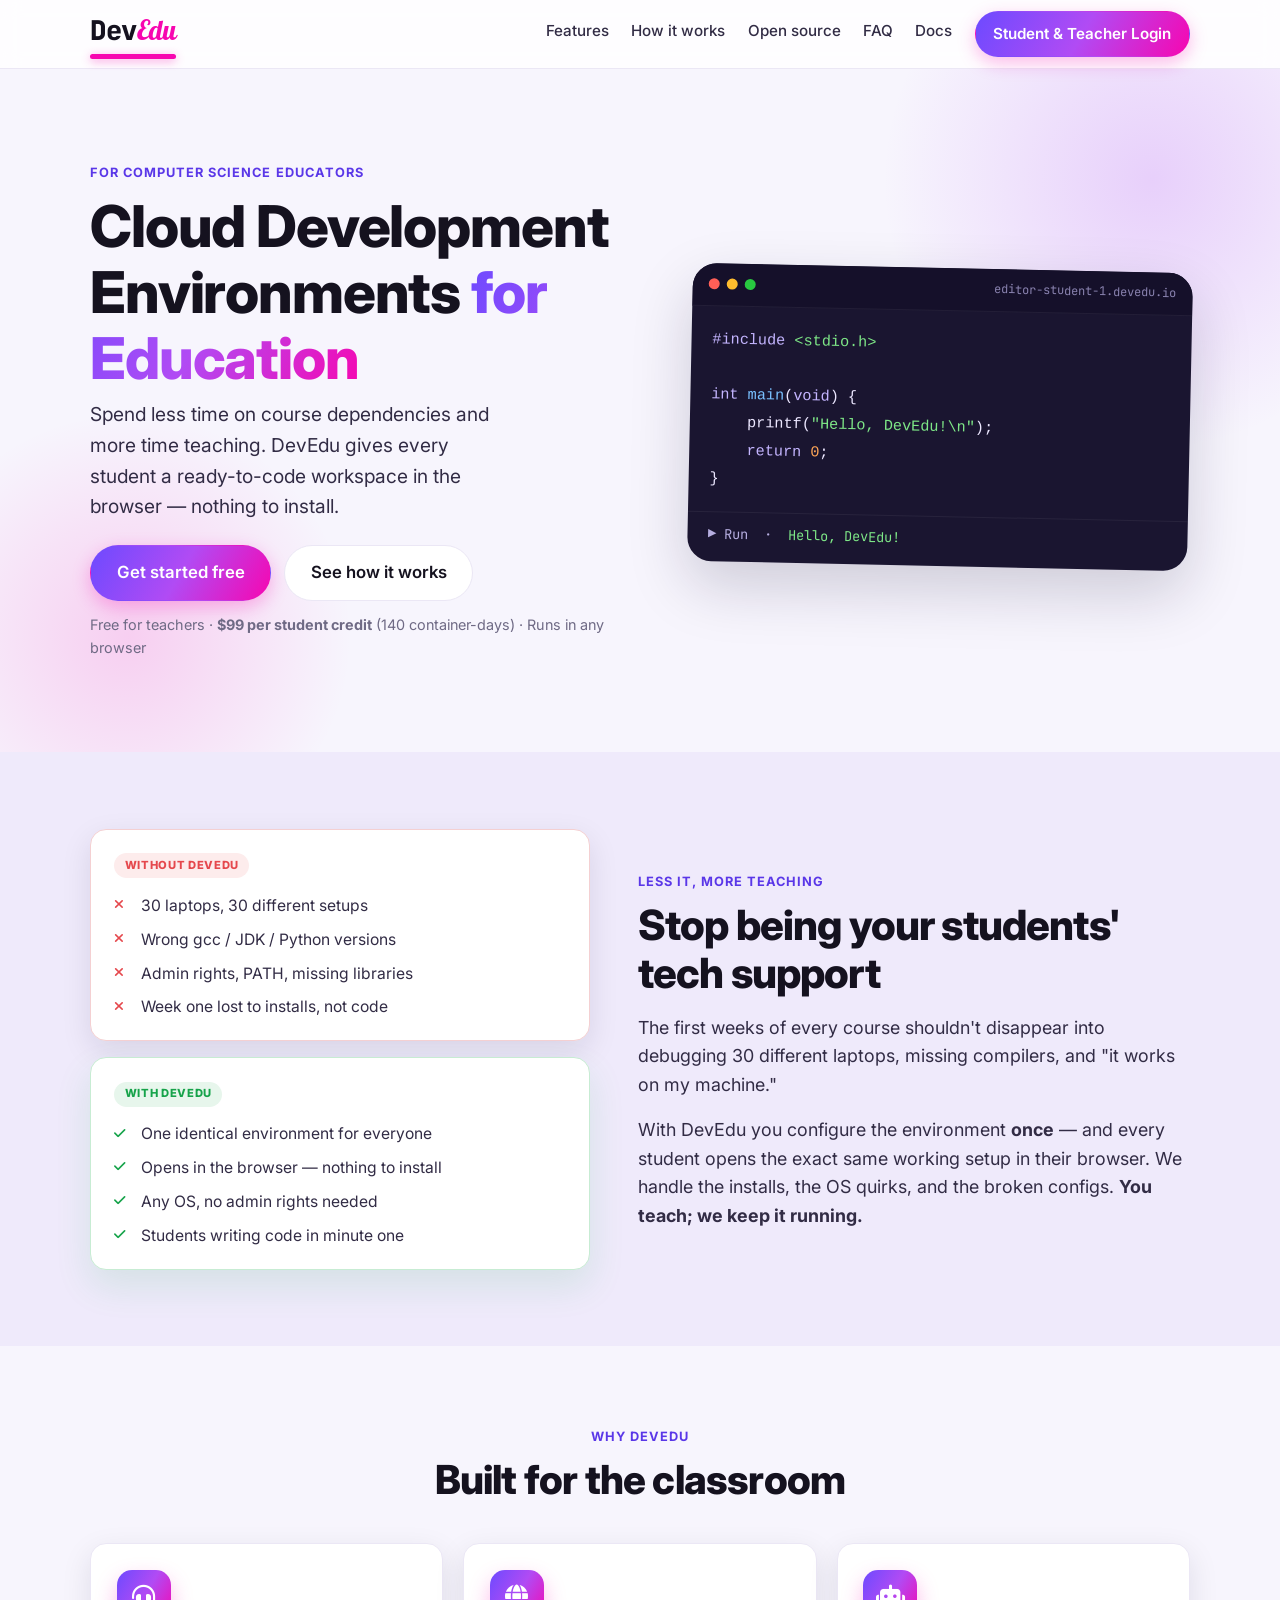
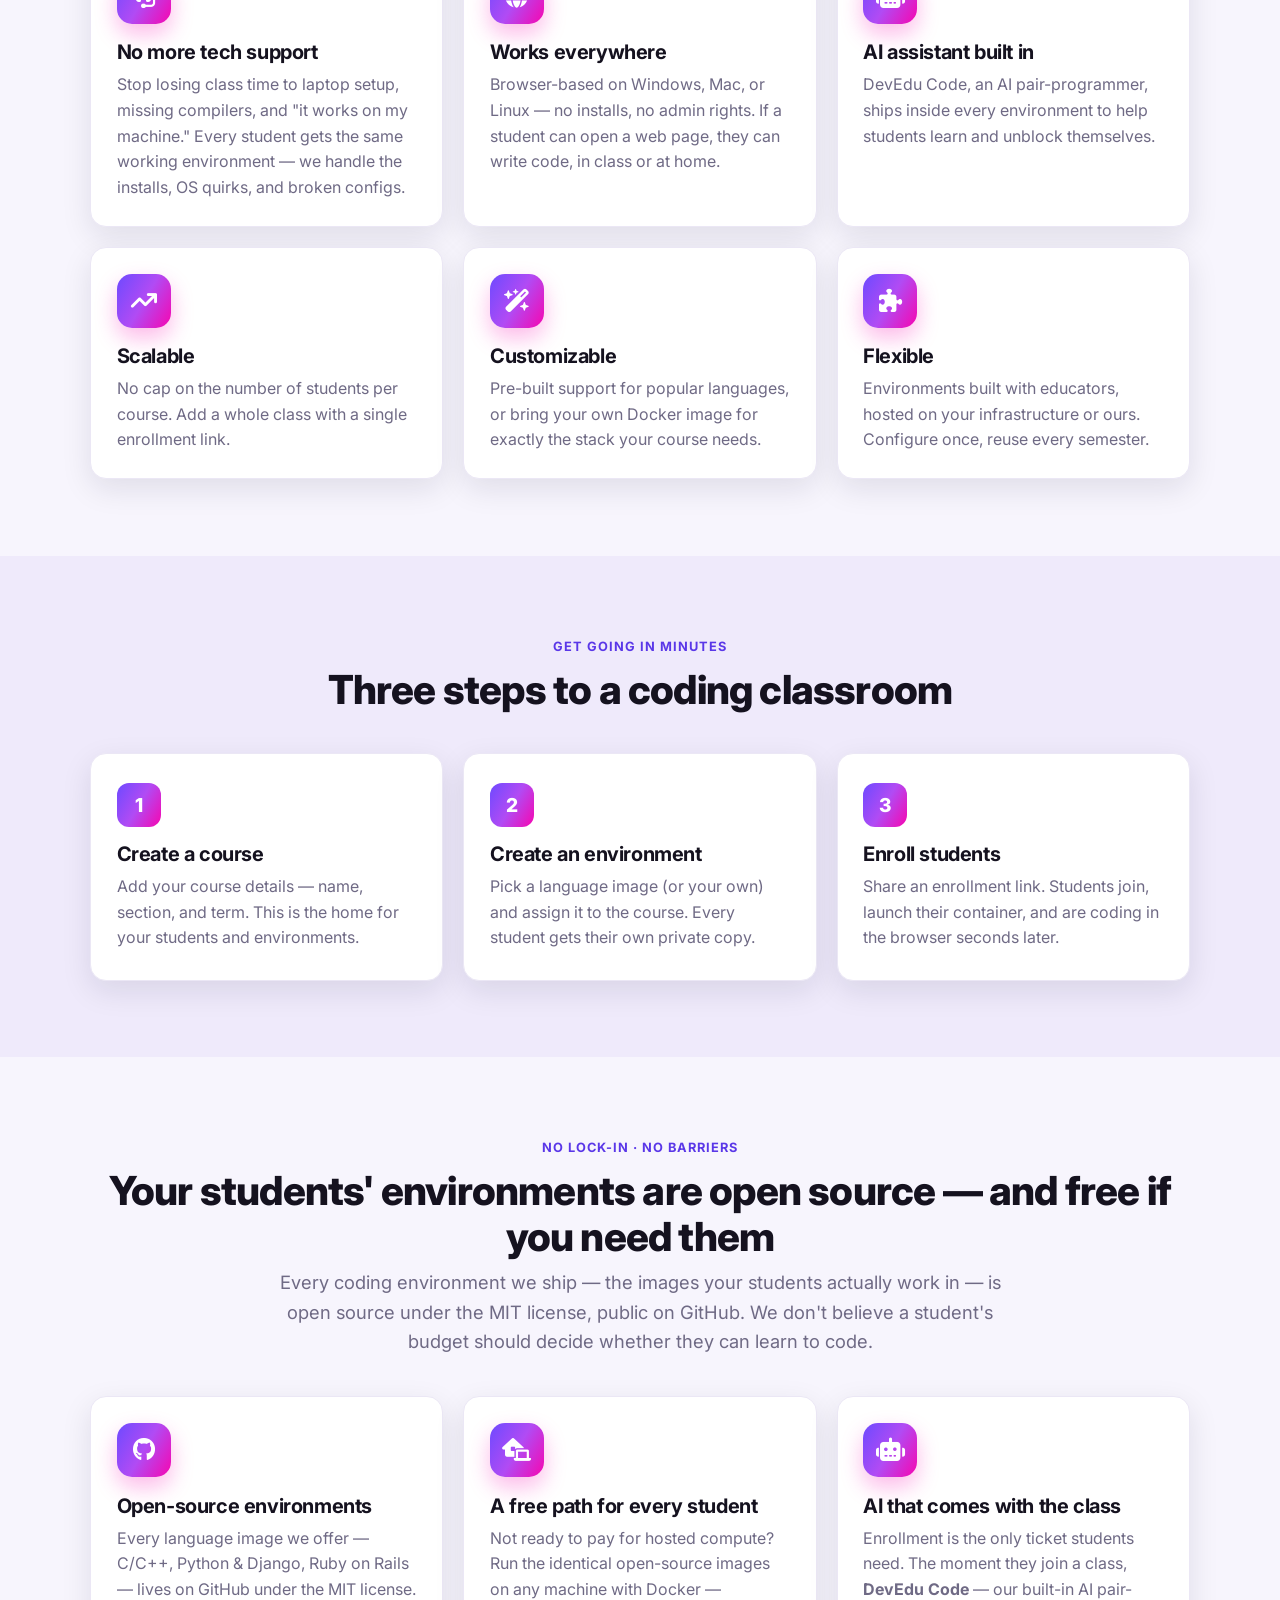
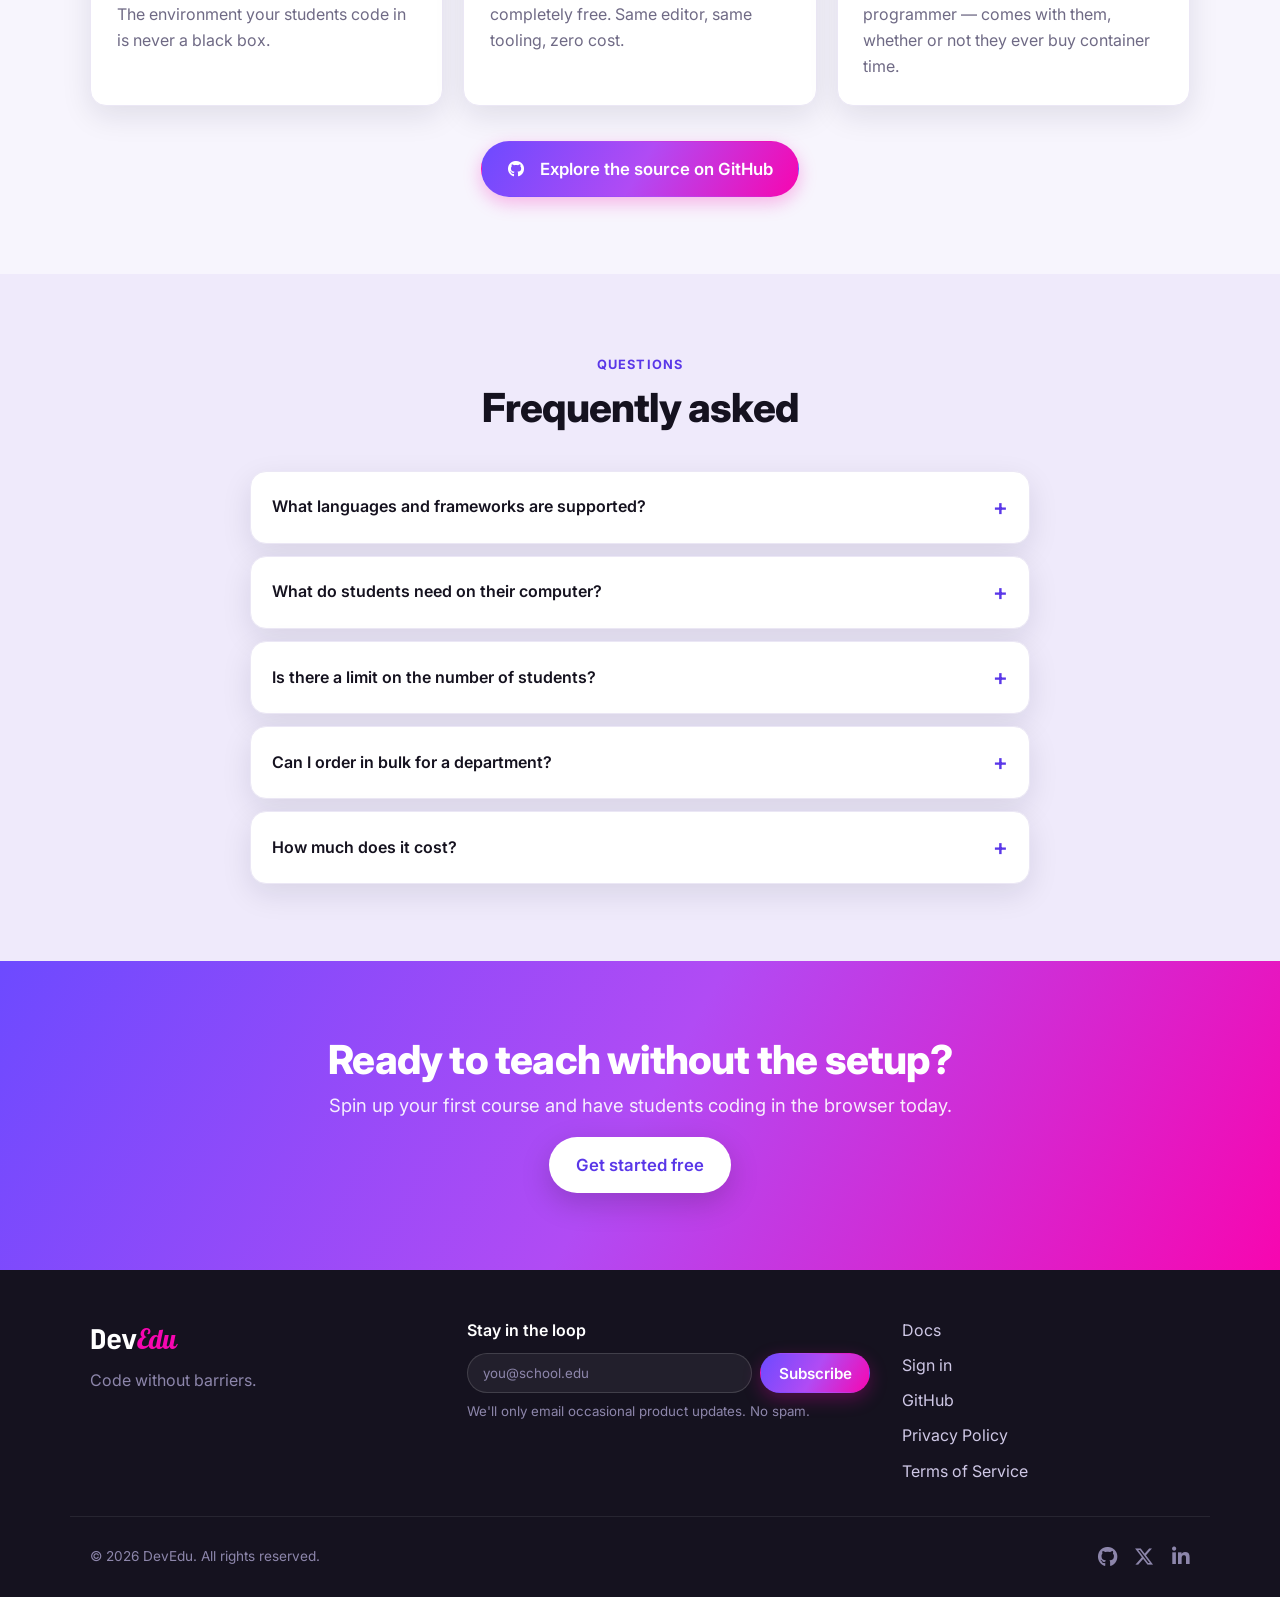
==== index.html @ ebcd8795 "init" ====
<!DOCTYPE html>
<html lang="en">
<head>
  <meta charset="UTF-8" />
  <meta name="viewport" content="width=device-width, initial-scale=1.0" />
  <title>DevEdu · Cloud Development Environments for Education</title>
  <meta name="description" content="DevEdu gives teachers pre-configured, browser-based coding environments so students can start writing code in seconds — nothing to install. Spend less time on course dependencies and more time teaching." />
  <link rel="preconnect" href="https://fonts.googleapis.com" />
  <link rel="preconnect" href="https://fonts.gstatic.com" crossorigin />
  <link href="https://fonts.googleapis.com/css2?family=Inter:wght@400;500;600;700;800;900&family=Lobster&family=JetBrains+Mono:wght@400;700;800&display=swap" rel="stylesheet" />
  <link href="https://cdnjs.cloudflare.com/ajax/libs/font-awesome/6.5.2/css/all.min.css" rel="stylesheet" />
  <link rel="stylesheet" href="styles.css" />
</head>
<body>
  <div data-include="partials/nav.html"></div>

  <!-- ===== Hero ===== -->
  <section class="hero">
    <div class="container hero__inner">
      <div class="hero__copy">
        <span class="eyebrow">For computer science educators</span>
        <h1>Cloud Development Environments <span class="grad-text">for Education</span></h1>
        <p class="lede">Spend less time on course dependencies and more time teaching. DevEdu gives every student a ready-to-code workspace in the browser — nothing to install.</p>
        <div class="hero__cta">
          <a class="btn btn--grad btn--lg" href="https://app.devedu.io/">Get started free</a>
          <a class="btn btn--ghost btn--lg" href="#how">See how it works</a>
        </div>
        <p class="hero__note">Free for teachers · <strong>$99 per student credit</strong> (140 container-days) · Runs in any browser</p>
      </div>

      <div class="hero__art" aria-hidden="true">
        <div class="window">
          <div class="window__bar"><span></span><span></span><span></span><em>editor-student-1.devedu.io</em></div>
          <pre class="window__code"><code><span class="c-key">#include</span> <span class="c-str">&lt;stdio.h&gt;</span>

<span class="c-key">int</span> <span class="c-fn">main</span>(<span class="c-key">void</span>) {
    printf(<span class="c-str">"Hello, DevEdu!\n"</span>);
    <span class="c-key">return</span> <span class="c-num">0</span>;
}</code></pre>
          <div class="window__run">▶ Run &nbsp;·&nbsp; <span class="ok">Hello, DevEdu!</span></div>
        </div>
      </div>
    </div>
  </section>

  <!-- ===== Intro: problem → solution ===== -->
  <section class="section intro">
    <div class="container">
      <div class="intro__grid">
        <div class="intro__cards">
          <div class="vs vs--bad">
            <span class="vs__tag">Without DevEdu</span>
            <ul class="vs__list">
              <li>30 laptops, 30 different setups</li>
              <li>Wrong gcc / JDK / Python versions</li>
              <li>Admin rights, PATH, missing libraries</li>
              <li>Week one lost to installs, not code</li>
            </ul>
          </div>
          <div class="vs vs--good">
            <span class="vs__tag">With DevEdu</span>
            <ul class="vs__list">
              <li>One identical environment for everyone</li>
              <li>Opens in the browser — nothing to install</li>
              <li>Any OS, no admin rights needed</li>
              <li>Students writing code in minute one</li>
            </ul>
          </div>
        </div>
        <div class="intro__copy">
          <span class="eyebrow">Less IT, more teaching</span>
          <h2>Stop being your students' tech support</h2>
          <p>The first weeks of every course shouldn't disappear into debugging 30 different laptops, missing compilers, and "it works on my machine."</p>
          <p>With DevEdu you configure the environment <strong>once</strong> — and every student opens the exact same working setup in their browser. We handle the installs, the OS quirks, and the broken configs. <strong>You teach; we keep it running.</strong></p>
        </div>
      </div>
    </div>
  </section>

  <!-- ===== Features ===== -->
  <section class="section" id="features">
    <div class="container">
      <div class="section__head center">
        <span class="eyebrow">Why DevEdu</span>
        <h2>Built for the classroom</h2>
      </div>
      <div class="grid grid--3">
        <article class="card">
          <div class="card__icon"><i class="fa-solid fa-headset"></i></div>
          <h3>No more tech support</h3>
          <p>Stop losing class time to laptop setup, missing compilers, and "it works on my machine." Every student gets the same working environment — we handle the installs, OS quirks, and broken configs.</p>
        </article>
        <article class="card">
          <div class="card__icon"><i class="fa-solid fa-globe"></i></div>
          <h3>Works everywhere</h3>
          <p>Browser-based on Windows, Mac, or Linux — no installs, no admin rights. If a student can open a web page, they can write code, in class or at home.</p>
        </article>
        <article class="card">
          <div class="card__icon"><i class="fa-solid fa-robot"></i></div>
          <h3>AI assistant built in</h3>
          <p>DevEdu Code, an AI pair-programmer, ships inside every environment to help students learn and unblock themselves.</p>
        </article>
        <article class="card">
          <div class="card__icon"><i class="fa-solid fa-arrow-trend-up"></i></div>
          <h3>Scalable</h3>
          <p>No cap on the number of students per course. Add a whole class with a single enrollment link.</p>
        </article>
        <article class="card">
          <div class="card__icon"><i class="fa-solid fa-wand-magic-sparkles"></i></div>
          <h3>Customizable</h3>
          <p>Pre-built support for popular languages, or bring your own Docker image for exactly the stack your course needs.</p>
        </article>
        <article class="card">
          <div class="card__icon"><i class="fa-solid fa-puzzle-piece"></i></div>
          <h3>Flexible</h3>
          <p>Environments built with educators, hosted on your infrastructure or ours. Configure once, reuse every semester.</p>
        </article>
      </div>
    </div>
  </section>

  <!-- ===== How it works ===== -->
  <section class="section section--tint" id="how">
    <div class="container">
      <div class="section__head center">
        <span class="eyebrow">Get going in minutes</span>
        <h2>Three steps to a coding classroom</h2>
      </div>
      <div class="grid grid--3 steps">
        <article class="step">
          <div class="step__num">1</div>
          <h3>Create a course</h3>
          <p>Add your course details — name, section, and term. This is the home for your students and environments.</p>
        </article>
        <article class="step">
          <div class="step__num">2</div>
          <h3>Create an environment</h3>
          <p>Pick a language image (or your own) and assign it to the course. Every student gets their own private copy.</p>
        </article>
        <article class="step">
          <div class="step__num">3</div>
          <h3>Enroll students</h3>
          <p>Share an enrollment link. Students join, launch their container, and are coding in the browser seconds later.</p>
        </article>
      </div>
    </div>
  </section>

  <!-- ===== Open source / free ===== -->
  <section class="section" id="open">
    <div class="container">
      <div class="section__head center">
        <span class="eyebrow">No lock-in · No barriers</span>
        <h2>Your students' environments are open source — and free if you need them</h2>
        <p class="muted big" style="max-width:62ch;margin:.5rem auto 0">Every coding environment we ship — the images your students actually work in — is open source under the MIT license, public on GitHub. We don't believe a student's budget should decide whether they can learn to code.</p>
      </div>
      <div class="grid grid--3">
        <article class="card">
          <div class="card__icon"><i class="fa-brands fa-github"></i></div>
          <h3>Open-source environments</h3>
          <p>Every language image we offer — C/C++, Python &amp; Django, Ruby on Rails — lives on GitHub under the MIT license. The environment your students code in is never a black box.</p>
        </article>
        <article class="card">
          <div class="card__icon"><i class="fa-solid fa-house-laptop"></i></div>
          <h3>A free path for every student</h3>
          <p>Not ready to pay for hosted compute? Run the identical open-source images on any machine with Docker — completely free. Same editor, same tooling, zero cost.</p>
        </article>
        <article class="card">
          <div class="card__icon"><i class="fa-solid fa-robot"></i></div>
          <h3>AI that comes with the class</h3>
          <p>Enrollment is the only ticket students need. The moment they join a class, <strong>DevEdu Code</strong> — our built-in AI pair-programmer — comes with them, whether or not they ever buy container time.</p>
        </article>
      </div>
      <div class="center" style="margin-top:2.2rem">
        <a class="btn btn--grad btn--lg" href="https://github.com/DevEdu-IO" target="_blank" rel="noopener"><i class="fa-brands fa-github"></i>&nbsp; Explore the source on GitHub</a>
      </div>
    </div>
  </section>

  <!-- ===== FAQ ===== -->
  <section class="section section--tint" id="faq">
    <div class="container narrow">
      <div class="section__head center">
        <span class="eyebrow">Questions</span>
        <h2>Frequently asked</h2>
      </div>
      <div class="faq">
        <details class="faq__item">
          <summary>What languages and frameworks are supported?</summary>
          <p>Out of the box: <strong>C, C++, Java, Python &amp; Django, and Ruby &amp; Rails</strong>. Need something else? Bring a custom Docker image and we'll help you wire it up.</p>
        </details>
        <details class="faq__item">
          <summary>What do students need on their computer?</summary>
          <p>Just a modern web browser — we recommend <strong>Google Chrome</strong>. Everything runs in the cloud, so any Windows, Mac, or Linux machine works.</p>
        </details>
        <details class="faq__item">
          <summary>Is there a limit on the number of students?</summary>
          <p>No. There's no cap on students per course — add an entire class with a single enrollment link.</p>
        </details>
        <details class="faq__item">
          <summary>Can I order in bulk for a department?</summary>
          <p>Yes. We support bulk ordering and bookstore codes for departments and institutions. <a href="mailto:help@devedu.io">Get in touch</a> and we'll set you up.</p>
        </details>
        <details class="faq__item">
          <summary>How much does it cost?</summary>
          <p><strong>Free for teachers.</strong> Student container time is <strong>$99 per credit</strong>, which is good for 140 days of container time. Delete a container early and the unused days return to the student's balance.</p>
        </details>
      </div>
    </div>
  </section>

  <!-- ===== Final CTA ===== -->
  <section class="section cta-band">
    <div class="container center">
      <h2>Ready to teach without the setup?</h2>
      <p class="muted big">Spin up your first course and have students coding in the browser today.</p>
      <a class="btn btn--grad btn--lg" href="https://app.devedu.io/">Get started free</a>
    </div>
  </section>

  <div data-include="partials/footer.html"></div>

  <script src="script.js"></script>
</body>
</html>
---- styles.css ----
/* ===== DevEdu marketing site ===== */
:root {
  --pink: #f706b0;
  --violet: #6d4aff;
  --violet-600: #5a37e8;
  --magenta: #b14bf4;
  --ink: #15121f;
  --ink-2: #322c45;
  --muted: #6f6a85;
  --line: #ebe7f5;
  --surface: #ffffff;
  --bg: #f7f5fd;
  --bg-tint: #efeafb;
  --red: #e5484d;
  --green: #16a34a;
  --grad: linear-gradient(120deg, var(--violet) 0%, var(--magenta) 50%, var(--pink) 100%);
  /* Match the web app's type system */
  --font: 'Inter', system-ui, -apple-system, 'Segoe UI', sans-serif;
  --mono: 'JetBrains Mono', 'Inconsolata', ui-monospace, monospace;
  --shadow: 0 10px 30px rgba(24, 18, 48, 0.10);
  --shadow-lg: 0 24px 60px rgba(24, 18, 48, 0.18);
  --radius: 16px;
  --radius-lg: 24px;
  --maxw: 1140px;
}

* { box-sizing: border-box; }
html { scroll-behavior: smooth; }
body {
  margin: 0;
  font-family: var(--font);
  color: var(--ink);
  background: var(--bg);
  line-height: 1.6;
  -webkit-font-smoothing: antialiased;
}
a { color: var(--violet-600); text-decoration: none; }
h1, h2, h3 { line-height: 1.15; margin: 0 0 .5rem; letter-spacing: -0.02em; }
h1 { font-size: clamp(2.2rem, 5vw, 3.6rem); font-weight: 800; }
h2 { font-size: clamp(1.7rem, 3.5vw, 2.5rem); font-weight: 800; }
h3 { font-size: 1.25rem; font-weight: 700; }
p { margin: 0 0 1rem; }

.container { width: 100%; max-width: var(--maxw); margin: 0 auto; padding: 0 1.25rem; }
.narrow { max-width: 820px; }
.center { text-align: center; }
.muted { color: var(--muted); }
.big { font-size: 1.15rem; }
.grad-text {
  background: var(--grad);
  -webkit-background-clip: text; background-clip: text; color: transparent;
}
.eyebrow {
  display: inline-block; font-size: .8rem; font-weight: 700; letter-spacing: .08em;
  text-transform: uppercase; color: var(--violet-600); margin-bottom: .6rem;
}

/* ===== Buttons ===== */
.btn {
  display: inline-flex; align-items: center; justify-content: center; gap: .5rem;
  font-family: inherit; font-weight: 600; font-size: .95rem; cursor: pointer;
  padding: .6rem 1.1rem; border-radius: 999px; border: 1px solid transparent;
  transition: transform .12s ease, box-shadow .2s ease, background .2s ease;
  white-space: nowrap;
}
.btn--lg { padding: .85rem 1.6rem; font-size: 1.05rem; }
.btn--grad { background: var(--grad); color: #fff; box-shadow: 0 6px 18px rgba(247, 6, 176, .28); }
.btn--grad:hover { transform: translateY(-2px); box-shadow: 0 12px 26px rgba(247, 6, 176, .34); }
.btn--ghost { background: #fff; color: var(--ink); border-color: var(--line); }
.btn--ghost:hover { border-color: var(--violet); color: var(--violet-600); transform: translateY(-2px); }

/* ===== Brand wordmark (matches the web app: mono "Dev" + Lobster "Edu") ===== */
.brand { font-size: 1.7rem; letter-spacing: -0.01em; }
.brand__dev { font-family: var(--mono); font-weight: 800; color: var(--ink); }
.brand__edu { font-family: "Lobster", cursive; font-weight: 400; color: var(--pink); }
.brand--light .brand__dev { color: #fff; }

/* ===== Nav ===== */
.nav {
  position: sticky; top: 0; z-index: 50;
  background: rgba(255, 255, 255, .82); backdrop-filter: blur(10px);
  border-bottom: 1px solid var(--line);
}
.nav__inner { display: flex; align-items: center; justify-content: space-between; height: 68px; }
.nav__links { display: flex; align-items: center; gap: 1.4rem; }
.nav__links a:not(.btn) { position: relative; color: var(--ink-2); font-weight: 500; font-size: .95rem; padding-bottom: 6px; }
.nav__links a:not(.btn)::after {
  content: ""; position: absolute; left: 0; bottom: 0; height: 5px; width: 100%;
  border-radius: 5px; background: var(--pink); box-shadow: 0 2px 10px rgba(247,6,176,.45);
  transform: scaleX(0); transform-origin: left; opacity: 0;
  transition: transform .28s cubic-bezier(.4,0,.2,1), opacity .28s ease;
}
.nav__links a:not(.btn):hover { color: var(--violet-600); }
.nav__links a:not(.btn):hover::after { transform: scaleX(1); opacity: .5; }
.nav__links a:not(.btn).active { color: var(--ink); font-weight: 600; }
.nav__links a:not(.btn).active::after { transform: scaleX(1); opacity: 1; }
/* The brand wordmark gets the same hot-pink bar when you're at the top of the page. */
.nav .brand { position: relative; padding-bottom: 6px; }
.nav .brand::after {
  content: ""; position: absolute; left: 0; bottom: 0; height: 5px; width: 100%;
  border-radius: 5px; background: var(--pink); box-shadow: 0 2px 10px rgba(247,6,176,.45);
  transform: scaleX(0); transform-origin: left; opacity: 0;
  transition: transform .28s cubic-bezier(.4,0,.2,1), opacity .28s ease;
}
.nav .brand.active::after { transform: scaleX(1); opacity: 1; }
.nav__toggle { display: none; flex-direction: column; gap: 5px; background: none; border: 0; cursor: pointer; padding: 8px; }
.nav__toggle span { width: 24px; height: 2px; background: var(--ink); border-radius: 2px; transition: .2s; }

/* ===== Hero ===== */
.hero { position: relative; overflow: hidden; padding: clamp(3rem, 7vw, 6rem) 0 clamp(3rem, 6vw, 5rem); }
.hero::before {
  content: ""; position: absolute; inset: -40% -20% auto auto; width: 60vw; height: 60vw;
  background: radial-gradient(closest-side, rgba(177, 75, 244, .22), transparent 70%); z-index: 0;
}
.hero::after {
  content: ""; position: absolute; left: -15%; bottom: -30%; width: 50vw; height: 50vw;
  background: radial-gradient(closest-side, rgba(247, 6, 176, .16), transparent 70%); z-index: 0;
}
.hero__inner { position: relative; z-index: 1; display: grid; grid-template-columns: 1.05fr .95fr; gap: 3rem; align-items: center; }
.hero__copy .lede { font-size: 1.2rem; color: var(--ink-2); max-width: 34ch; }
.hero__cta { display: flex; gap: .8rem; flex-wrap: wrap; margin: 1.4rem 0 .8rem; }
.hero__note { color: var(--muted); font-size: .9rem; }

/* Hero editor mockup */
.window {
  background: #1a1530; color: #ece7ff; border-radius: var(--radius-lg);
  box-shadow: var(--shadow-lg); overflow: hidden; border: 0;
  transform: rotate(1.2deg);
}
.window__bar { display: flex; align-items: center; gap: 7px; padding: .7rem 1rem; background: #15102a; border-bottom: 1px solid rgba(255,255,255,.06); }
.window__bar span { width: 11px; height: 11px; border-radius: 50%; background: #4a4368; }
.window__bar span:nth-child(1) { background: #ff5f57; }
.window__bar span:nth-child(2) { background: #febc2e; }
.window__bar span:nth-child(3) { background: #28c840; }
.window__bar em { margin-left: auto; font-style: normal; font-size: .75rem; color: #8a83b0; font-family: var(--mono); }
.window__code { margin: 0; padding: 1.2rem 1.3rem; font-family: var(--mono); font-size: .95rem; line-height: 1.7; overflow-x: auto; }
.window__code .c-key { color: #c4b5ff; } .window__code .c-str { color: #7ee787; } .window__code .c-fn { color: #79c0ff; } .window__code .c-num { color: #ffa657; }
.window__run { padding: .7rem 1.3rem 1rem; font-family: var(--mono); font-size: .85rem; color: #b6aee0; border-top: 1px solid rgba(255,255,255,.06); }
.window__run .ok { color: #7ee787; }

/* ===== Sections ===== */
.section { padding: clamp(3rem, 6vw, 5rem) 0; }
.section--tint { background: var(--bg-tint); }
.section__head { margin-bottom: 2.5rem; }

/* Intro: problem → solution */
.intro { background: var(--bg-tint); }
.intro__grid { display: grid; grid-template-columns: .95fr 1.05fr; gap: 3rem; align-items: center; }
.intro__copy h2 { font-size: clamp(1.8rem, 3.4vw, 2.6rem); margin-bottom: 1rem; }
.intro__copy p { color: var(--ink-2); font-size: 1.12rem; }
.intro__copy p:last-child { margin-bottom: 0; }
.intro__cards { display: grid; gap: 1rem; }
.vs { background: #fff; border: 1px solid var(--line); border-radius: var(--radius); padding: 1.3rem 1.45rem; box-shadow: var(--shadow); }
.vs--bad { border-color: #f4d0d2; }
.vs--good { border-color: #c7ecd3; box-shadow: 0 16px 36px rgba(22, 163, 74, .12); }
.vs__tag { display: inline-block; font-size: .7rem; font-weight: 800; letter-spacing: .06em; text-transform: uppercase; padding: .22rem .65rem; border-radius: 999px; margin-bottom: .9rem; }
.vs--bad .vs__tag { background: #fdecec; color: var(--red); }
.vs--good .vs__tag { background: #e7f6ec; color: var(--green); }
.vs__list { list-style: none; margin: 0; padding: 0; display: flex; flex-direction: column; gap: .55rem; }
.vs__list li { position: relative; padding-left: 1.7rem; color: var(--ink-2); font-size: .98rem; }
.vs__list li::before { position: absolute; left: 0; top: .1rem; font-family: "Font Awesome 6 Free"; font-weight: 900; font-size: .82rem; }
.vs--bad .vs__list li::before { content: "\f00d"; color: var(--red); }
.vs--good .vs__list li::before { content: "\f00c"; color: var(--green); }

/* Grid + cards */
.grid { display: grid; gap: 1.25rem; }
.grid--3 { grid-template-columns: repeat(3, 1fr); }
.card {
  background: var(--surface); border: 1px solid var(--line); border-radius: var(--radius);
  padding: 1.6rem; box-shadow: var(--shadow); transition: transform .15s ease, box-shadow .2s ease;
}
.card:hover { transform: translateY(-4px); box-shadow: var(--shadow-lg); }
.card__icon {
  width: 54px; height: 54px; border-radius: 15px; display: grid; place-items: center;
  background: var(--grad); color: #fff; font-size: 1.45rem; margin-bottom: 1.1rem;
  box-shadow: 0 10px 22px rgba(247, 6, 176, .28);
  transition: transform .22s ease;
}
.card:hover .card__icon { transform: translateY(-2px) rotate(-5deg) scale(1.06); }
.card p { color: var(--muted); margin: 0; }

/* Steps */
.steps .step {
  background: var(--surface); border: 1px solid var(--line); border-radius: var(--radius);
  padding: 1.8rem 1.6rem; box-shadow: var(--shadow); position: relative;
}
.step__num {
  width: 44px; height: 44px; border-radius: 12px; display: grid; place-items: center;
  font-weight: 800; font-size: 1.2rem; color: #fff; background: var(--grad); margin-bottom: 1rem;
}
.step p { color: var(--muted); margin: 0; }

/* FAQ */
.faq { display: flex; flex-direction: column; gap: .75rem; }
.faq__item {
  background: var(--surface); border: 1px solid var(--line); border-radius: var(--radius); padding: 0 1.3rem;
  box-shadow: var(--shadow);
}
.faq__item summary {
  list-style: none; cursor: pointer; font-weight: 600; padding: 1.1rem 0; display: flex; justify-content: space-between; align-items: center; gap: 1rem;
}
.faq__item summary::-webkit-details-marker { display: none; }
.faq__item summary::after { content: "+"; font-size: 1.4rem; color: var(--violet-600); transition: transform .2s; }
.faq__item[open] summary::after { transform: rotate(45deg); }
.faq__item p { color: var(--muted); padding-bottom: 1.1rem; margin: 0; }

/* CTA band */
.cta-band { background: var(--grad); color: #fff; border-radius: 0; }
.cta-band h2 { color: #fff; }
.cta-band .muted { color: rgba(255,255,255,.9); }
.cta-band .btn--grad { background: #fff; color: var(--violet-600); box-shadow: 0 10px 30px rgba(0,0,0,.18); }
.cta-band .btn--grad:hover { box-shadow: 0 16px 36px rgba(0,0,0,.24); }

/* ===== Footer ===== */
.footer { background: #15121f; color: #cfc8e6; padding: 3rem 0 1.5rem; }
.footer__inner { display: grid; grid-template-columns: 1.2fr 1.4fr 1fr; gap: 2rem; padding-bottom: 2rem; border-bottom: 1px solid rgba(255,255,255,.08); }
.footer__brand p { color: #8d86ab; margin-top: .4rem; }
.footer__news label { display: block; font-weight: 600; color: #fff; margin-bottom: .6rem; }
.footer__newsrow { display: flex; gap: .5rem; }
.footer__newsrow input {
  flex: 1; min-width: 0; padding: .65rem .9rem; border-radius: 999px; border: 1px solid rgba(255,255,255,.14);
  background: rgba(255,255,255,.06); color: #fff; font-family: inherit;
}
.footer__newsrow input::placeholder { color: #8d86ab; }
.footer__news small { display: block; margin-top: .5rem; color: #8d86ab; }
.footer__links { display: flex; flex-direction: column; gap: .6rem; }
.footer__links a { color: #cfc8e6; }
.footer__links a:hover { color: #fff; }
.footer__bottom { display: flex; justify-content: space-between; align-items: center; padding-top: 1.5rem; font-size: .85rem; color: #8d86ab; flex-wrap: wrap; gap: .5rem; }
.footer__social { display: flex; gap: 1rem; }
.footer__social a { color: #8d86ab; }
.footer__social a:hover { color: #fff; }

/* ===== Responsive ===== */
@media (max-width: 900px) {
  .hero__inner { grid-template-columns: 1fr; }
  .hero__art { order: -1; max-width: 460px; }
  .grid--3 { grid-template-columns: repeat(2, 1fr); }
  .intro__grid { grid-template-columns: 1fr; gap: 2rem; }
  .footer__inner { grid-template-columns: 1fr; }
}
@media (max-width: 720px) {
  .nav__toggle { display: flex; }
  .nav__links {
    position: absolute; top: 68px; left: 0; right: 0; flex-direction: column; align-items: stretch; gap: .4rem;
    background: #fff; border-bottom: 1px solid var(--line); padding: 1rem 1.25rem 1.4rem; box-shadow: var(--shadow);
    display: none;
  }
  .nav__links.open { display: flex; }
  .nav__links .btn { width: 100%; }
  .grid--3 { grid-template-columns: 1fr; }
  .hero__copy .lede { max-width: none; }
}

/* ===== Docs page ===== */
.docs { display: grid; grid-template-columns: 230px 1fr; gap: 3rem; padding-top: 2.5rem; padding-bottom: 4rem; align-items: start; }
.docs__nav { position: sticky; top: 88px; align-self: start; font-size: .92rem; }
.docs__nav nav { display: flex; flex-direction: column; gap: .15rem; border-left: 1px solid var(--line); padding-left: 1rem; }
.docs__navhead { font-size: .72rem; font-weight: 700; letter-spacing: .08em; text-transform: uppercase; color: var(--violet-600); margin: 1.2rem 0 .4rem; }
.docs__navhead:first-child { margin-top: 0; }
.docs__nav a { color: var(--muted); padding: .22rem 0; }
.docs__nav a:hover { color: var(--violet-600); }

.docs__main { min-width: 0; max-width: 760px; }
.docs__head { margin-bottom: 2rem; }
.docs__head h1 { font-size: clamp(2rem, 4vw, 2.8rem); }
.docs__sec { scroll-margin-top: 90px; padding: 1.4rem 0; border-top: 1px solid var(--line); }
.docs__sec:first-of-type { border-top: 0; }
.docs__sec h2 { font-size: 1.5rem; margin-bottom: .6rem; }
.docs__sec h3 { margin-top: 0; }
.docs__sec ol, .docs__sec ul { color: var(--ink-2); padding-left: 1.2rem; }
.docs__sec li { margin: .35rem 0; }
.docs__sec .card p { margin: 0 0 .5rem; }

.pill { display: inline-block; font-size: .68rem; font-weight: 700; letter-spacing: .04em; text-transform: uppercase; color: #fff; background: var(--grad); padding: .12rem .55rem; border-radius: 999px; vertical-align: middle; }
.docs__repo { font-weight: 600; font-size: .9rem; }

/* Code */
/* Inline code — scoped to docs content so it never touches the hero code window. */
.docs__main code { font-family: var(--mono); font-size: .9em; background: var(--bg-tint); color: var(--violet-600); padding: .1rem .38rem; border-radius: 6px; }
.code { background: #15121f; color: #ece7ff; border-radius: var(--radius); padding: 1rem 1.2rem; overflow-x: auto; box-shadow: var(--shadow); margin: 0 0 1rem; }
.code code { font-family: var(--mono); font-size: .88rem; line-height: 1.7; background: none; color: inherit; padding: 0; }

/* Note box */
.note { background: var(--bg-tint); border: 1px solid #e6def9; border-left: 3px solid var(--violet); border-radius: var(--radius); padding: .9rem 1.1rem; color: var(--ink-2); margin: 1rem 0; }

@media (max-width: 860px) {
  .docs { grid-template-columns: 1fr; gap: 1rem; }
  .docs__nav { position: static; border-left: 0; }
  .docs__nav nav { border-left: 0; padding-left: 0; flex-flow: row wrap; gap: .4rem .9rem; }
  .docs__navhead { width: 100%; margin: .6rem 0 .1rem; }
}

/* ===== Icon links (GitHub etc.) ===== */
.nav__links a.nav__gh { font-size: 1.35rem; color: var(--ink-2); padding: 0 .15rem; }
.nav__links a.nav__gh:hover { color: var(--ink); }
.footer__social { font-size: 1.25rem; gap: 1.1rem; }

/* ===== Legal pages (privacy / terms) ===== */
.legal { max-width: 820px; margin: 0 auto; padding: 3rem 1.25rem 4rem; }
.legal__head { margin-bottom: 1.8rem; padding-bottom: 1.4rem; border-bottom: 1px solid var(--line); }
.legal__head h1 { font-size: clamp(2rem, 4vw, 2.7rem); margin-bottom: .3rem; }
.legal__updated { color: var(--muted); font-size: .92rem; }
.legal .lede { font-size: 1.1rem; color: var(--ink-2); }
.legal h2 { font-size: 1.35rem; margin: 2.2rem 0 .5rem; scroll-margin-top: 90px; }
.legal h3 { font-size: 1.08rem; margin: 1.4rem 0 .35rem; }
.legal p, .legal li { color: var(--ink-2); }
.legal ul, .legal ol { padding-left: 1.3rem; margin: .4rem 0 1rem; }
.legal li { margin: .35rem 0; }
.legal a { color: var(--violet-600); }
.legal__note { background: var(--bg-tint); border: 1px solid var(--line); border-left: 3px solid var(--violet); border-radius: var(--radius); padding: 1rem 1.2rem; margin: 1.4rem 0; font-size: .95rem; }
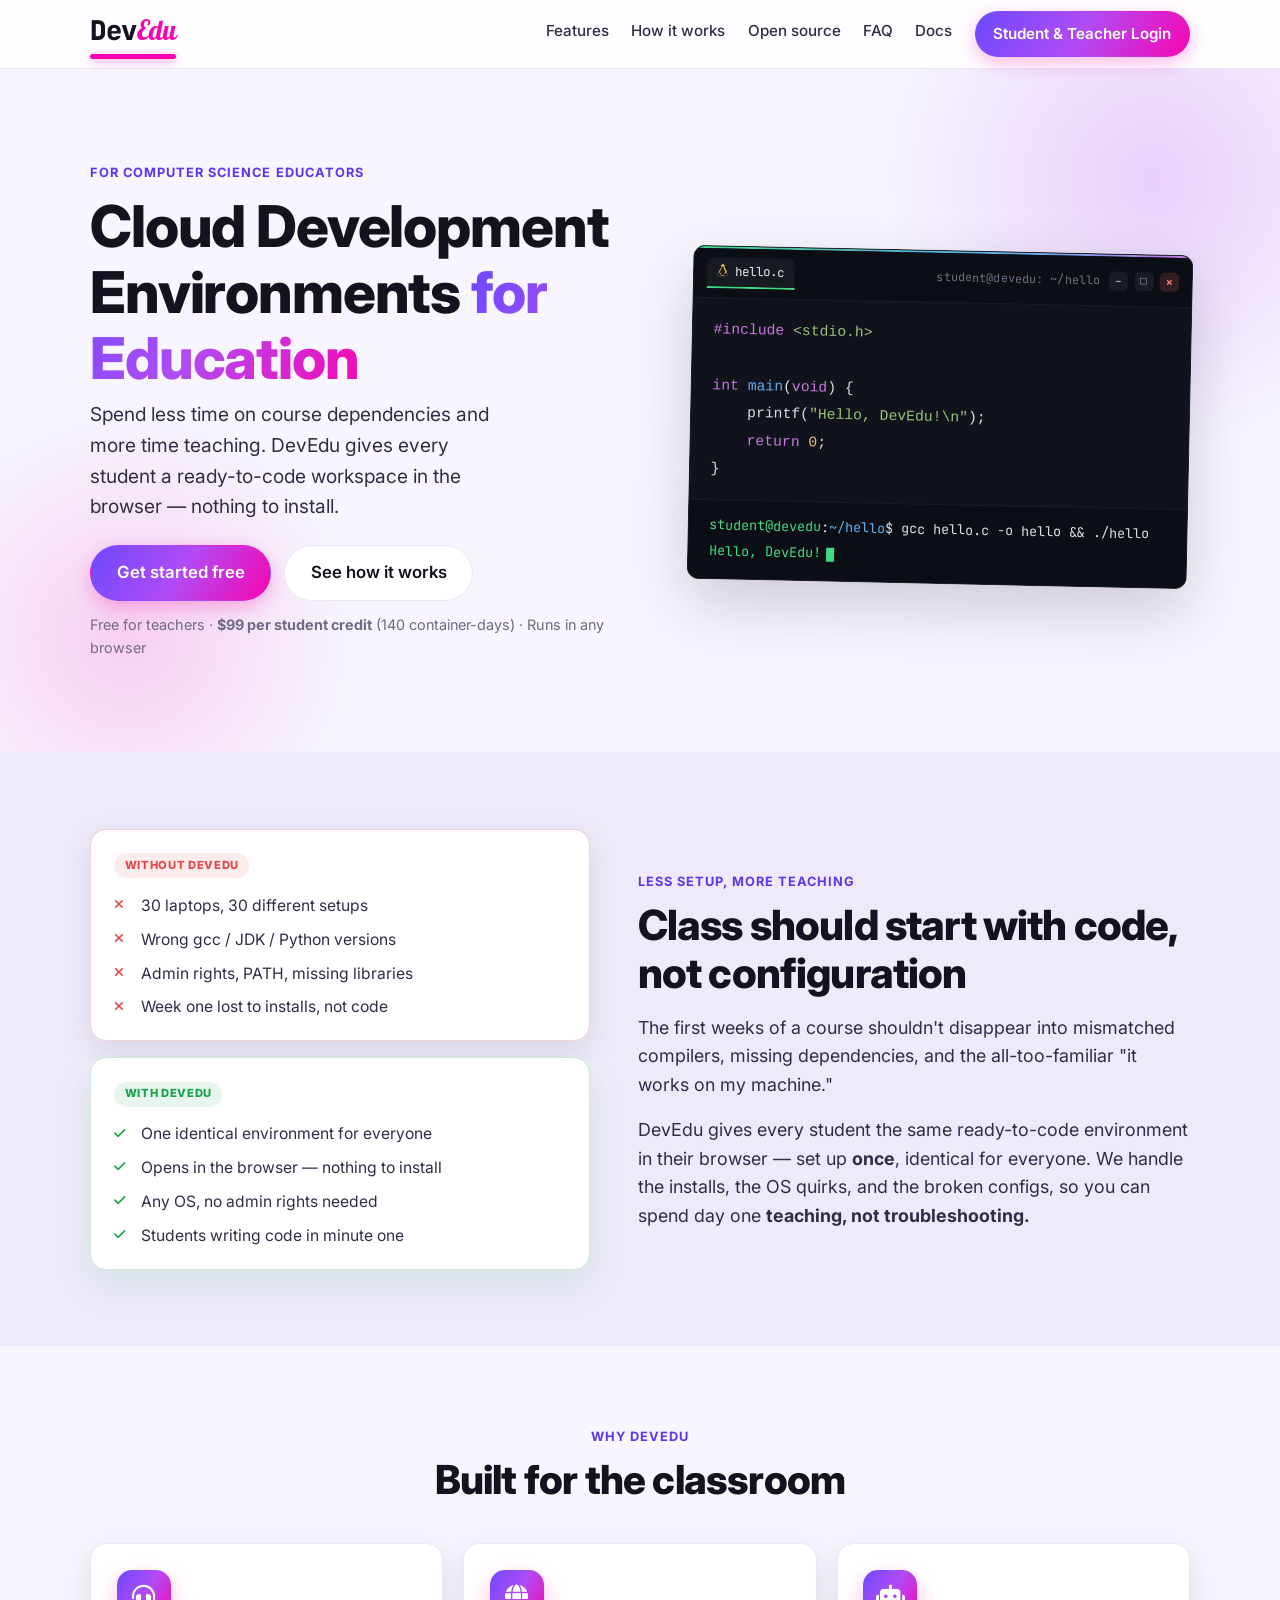
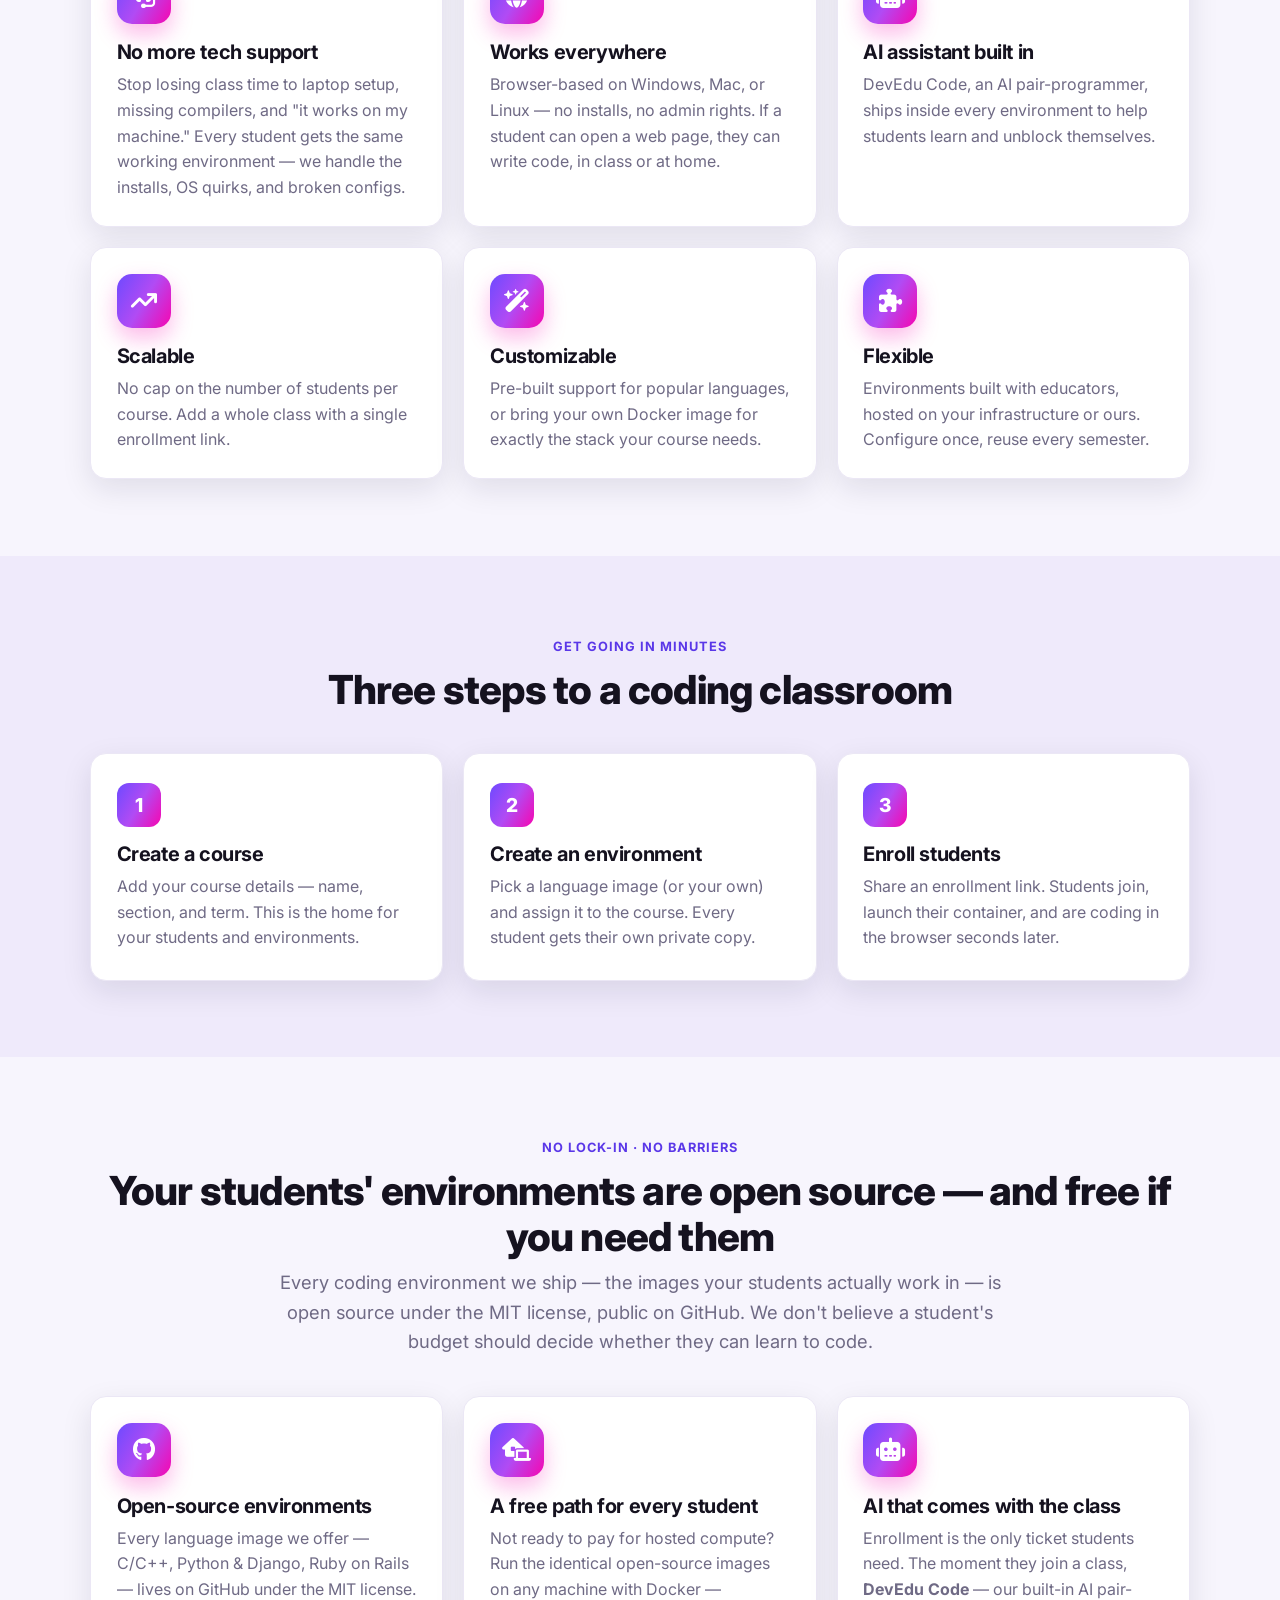
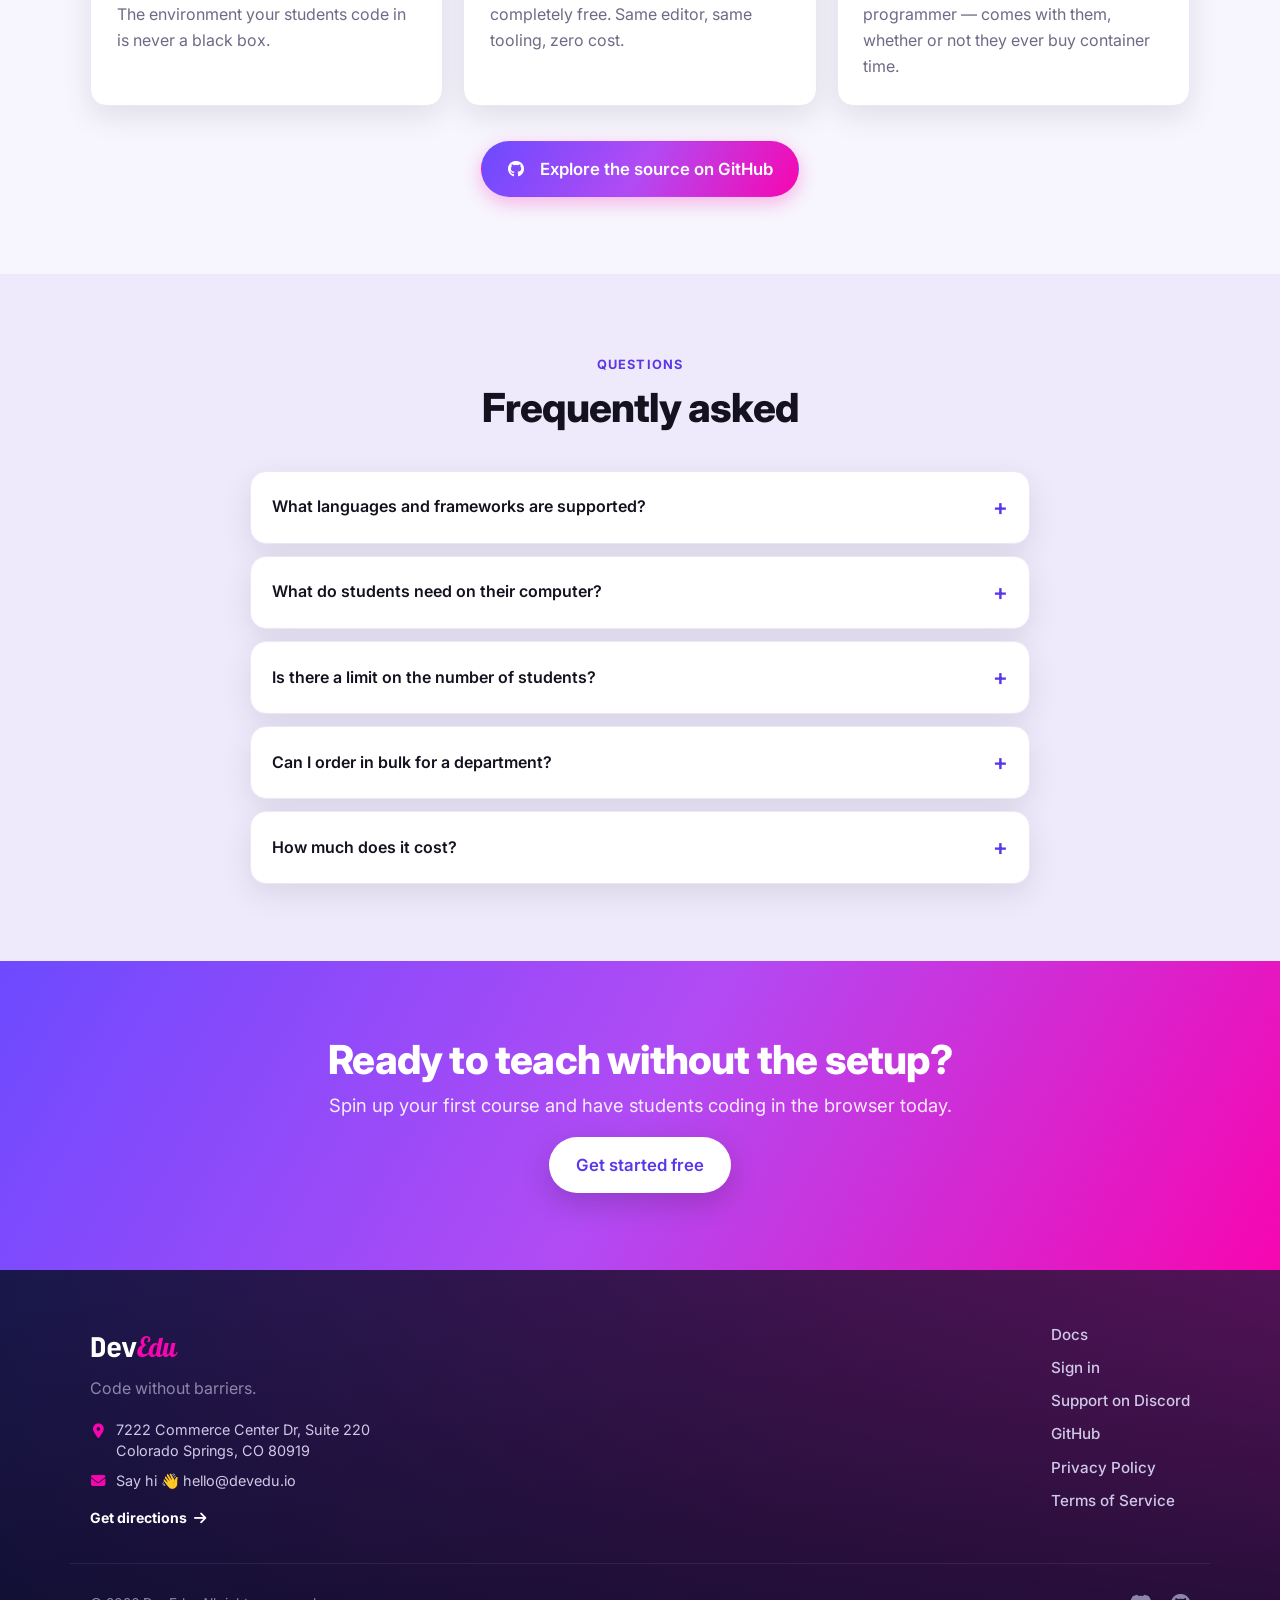
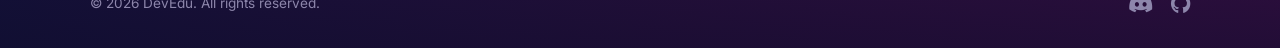
==== commit 1f02acb8: "Updated the web page" ====
--- a/index.html
+++ b/index.html
@@ -22,7 +22,7 @@
         <h1>Cloud Development Environments <span class="grad-text">for Education</span></h1>
         <p class="lede">Spend less time on course dependencies and more time teaching. DevEdu gives every student a ready-to-code workspace in the browser — nothing to install.</p>
         <div class="hero__cta">
-          <a class="btn btn--grad btn--lg" href="https://app.devedu.io/">Get started free</a>
+          <a class="btn btn--grad btn--lg" href="https://app.devedu.io/get-started">Get started free</a>
           <a class="btn btn--ghost btn--lg" href="#how">See how it works</a>
         </div>
         <p class="hero__note">Free for teachers · <strong>$99 per student credit</strong> (140 container-days) · Runs in any browser</p>
@@ -30,14 +30,61 @@
 
       <div class="hero__art" aria-hidden="true">
         <div class="window">
-          <div class="window__bar"><span></span><span></span><span></span><em>editor-student-1.devedu.io</em></div>
+          <div class="window__bar"><span class="window__tab"><i class="fa-brands fa-linux"></i> hello.c</span><span class="window__host">student@devedu: ~/hello</span><span class="window__ctrls"><b class="min"></b><b class="max"></b><b class="cls"></b></span></div>
           <pre class="window__code"><code><span class="c-key">#include</span> <span class="c-str">&lt;stdio.h&gt;</span>
 
 <span class="c-key">int</span> <span class="c-fn">main</span>(<span class="c-key">void</span>) {
     printf(<span class="c-str">"Hello, DevEdu!\n"</span>);
     <span class="c-key">return</span> <span class="c-num">0</span>;
 }</code></pre>
-          <div class="window__run">▶ Run &nbsp;·&nbsp; <span class="ok">Hello, DevEdu!</span></div>
+          <div class="window__term"><div class="window__cmd"><span class="u">student@devedu</span>:<span class="p">~/hello</span>$ gcc hello.c -o hello &amp;&amp; ./hello</div><div class="window__out"><span class="ok">Hello, DevEdu!</span><span class="cursor"></span></div></div>
+        </div>
+      </div>
+    </div>
+  </section>
+
+  <!-- ===== Impact ===== -->
+  <section class="section impact-band" id="impact" hidden>
+    <div class="container">
+      <div class="section__head center">
+        <span class="eyebrow">Free to get started</span>
+        <h2>Every student starts coding with AI — on us</h2>
+        <p class="muted big" style="max-width:62ch;margin:.5rem auto 0">Join a DevEdu class and our AI pair-programmer, DevEdu Code, comes with a free starter balance — no card required. Need more later? Students can top up anytime.</p>
+      </div>
+
+      <div class="ai-principles">
+        <div class="ai-principle">
+          <i class="fa-solid fa-graduation-cap"></i>
+          <h3>Built to teach, not to cheat</h3>
+          <p>DevEdu Code coaches with hints, explanations, and scaffolds — and deliberately won't hand over finished assignments or the core logic. Students still do the thinking.</p>
+        </div>
+        <div class="ai-principle">
+          <i class="fa-solid fa-code"></i>
+          <h3>Right inside their project</h3>
+          <p>It reads, runs, and reviews the code in a student's own workspace, so every hint is grounded in what they're actually building — not generic boilerplate.</p>
+        </div>
+        <div class="ai-principle">
+          <i class="fa-solid fa-shield-halved"></i>
+          <h3>Private and on topic</h3>
+          <p>Each student's work stays their own — never shared between classmates — and the assistant keeps the focus on computer science and real learning.</p>
+        </div>
+      </div>
+
+      <span class="eyebrow impact-stats__eyebrow">The impact so far</span>
+      <div class="stats"
+           data-impact-endpoint="https://app.devedu.io/api/v1/impact"
+           data-impact-endpoint-local="http://127.0.0.1:3001/api/v1/impact">
+        <div class="stat">
+          <div class="stat__num" data-stat="hours_donated">—</div>
+          <div class="stat__label">Hours of AI help given</div>
+        </div>
+        <div class="stat">
+          <div class="stat__num" data-stat="tokens_donated">—</div>
+          <div class="stat__label">AI tokens donated</div>
+        </div>
+        <div class="stat">
+          <div class="stat__num" data-stat="students_helped">—</div>
+          <div class="stat__label">Students supported</div>
         </div>
       </div>
     </div>
@@ -68,10 +115,10 @@
           </div>
         </div>
         <div class="intro__copy">
-          <span class="eyebrow">Less IT, more teaching</span>
-          <h2>Stop being your students' tech support</h2>
-          <p>The first weeks of every course shouldn't disappear into debugging 30 different laptops, missing compilers, and "it works on my machine."</p>
-          <p>With DevEdu you configure the environment <strong>once</strong> — and every student opens the exact same working setup in their browser. We handle the installs, the OS quirks, and the broken configs. <strong>You teach; we keep it running.</strong></p>
+          <span class="eyebrow">Less setup, more teaching</span>
+          <h2>Class should start with code, not configuration</h2>
+          <p>The first weeks of a course shouldn't disappear into mismatched compilers, missing dependencies, and the all-too-familiar "it works on my machine."</p>
+          <p>DevEdu gives every student the same ready-to-code environment in their browser — set up <strong>once</strong>, identical for everyone. We handle the installs, the OS quirks, and the broken configs, so you can spend day one <strong>teaching, not troubleshooting.</strong></p>
         </div>
       </div>
     </div>
@@ -214,7 +261,7 @@
     <div class="container center">
       <h2>Ready to teach without the setup?</h2>
       <p class="muted big">Spin up your first course and have students coding in the browser today.</p>
-      <a class="btn btn--grad btn--lg" href="https://app.devedu.io/">Get started free</a>
+      <a class="btn btn--grad btn--lg" href="https://app.devedu.io/get-started">Get started free</a>
     </div>
   </section>
 
--- a/styles.css
+++ b/styles.css
@@ -121,22 +121,37 @@
 .hero__cta { display: flex; gap: .8rem; flex-wrap: wrap; margin: 1.4rem 0 .8rem; }
 .hero__note { color: var(--muted); font-size: .9rem; }
 
-/* Hero editor mockup */
+/* Hero mockup — Linux terminal / editor window */
 .window {
-  background: #1a1530; color: #ece7ff; border-radius: var(--radius-lg);
-  box-shadow: var(--shadow-lg); overflow: hidden; border: 0;
+  background: #11131c; color: #d7dcec; border-radius: 12px;
+  box-shadow: var(--shadow-lg); overflow: hidden;
+  border: 1px solid rgba(255,255,255,.08);
   transform: rotate(1.2deg);
 }
-.window__bar { display: flex; align-items: center; gap: 7px; padding: .7rem 1rem; background: #15102a; border-bottom: 1px solid rgba(255,255,255,.06); }
-.window__bar span { width: 11px; height: 11px; border-radius: 50%; background: #4a4368; }
-.window__bar span:nth-child(1) { background: #ff5f57; }
-.window__bar span:nth-child(2) { background: #febc2e; }
-.window__bar span:nth-child(3) { background: #28c840; }
-.window__bar em { margin-left: auto; font-style: normal; font-size: .75rem; color: #8a83b0; font-family: var(--mono); }
-.window__code { margin: 0; padding: 1.2rem 1.3rem; font-family: var(--mono); font-size: .95rem; line-height: 1.7; overflow-x: auto; }
-.window__code .c-key { color: #c4b5ff; } .window__code .c-str { color: #7ee787; } .window__code .c-fn { color: #79c0ff; } .window__code .c-num { color: #ffa657; }
-.window__run { padding: .7rem 1.3rem 1rem; font-family: var(--mono); font-size: .85rem; color: #b6aee0; border-top: 1px solid rgba(255,255,255,.06); }
-.window__run .ok { color: #7ee787; }
+/* thin terminal-accent strip across the very top */
+.window::before { content: ""; display: block; height: 2px; background: linear-gradient(90deg, #3ddc84, #56b6c2, #61afef, #c678dd); }
+.window__bar { display: flex; align-items: center; gap: .55rem; padding: .55rem .8rem; background: #0c0e15; border-bottom: 1px solid rgba(255,255,255,.06); font-family: var(--mono); }
+.window__tab { display: inline-flex; align-items: center; gap: .45rem; font-size: .78rem; color: #e6e9f2; background: rgba(255,255,255,.05); padding: .28rem .65rem; border-radius: 7px 7px 0 0; border-bottom: 2px solid #3ddc84; }
+.window__tab i { color: #f7c948; }
+.window__host { margin-left: auto; font-size: .73rem; color: #6b7186; letter-spacing: .01em; }
+.window__ctrls { display: inline-flex; gap: .4rem; }
+.window__ctrls b {
+  width: 19px; height: 19px; border-radius: 5px; background: rgba(255,255,255,.06);
+  display: inline-flex; align-items: center; justify-content: center; color: #9aa0b4; font-size: .68rem; line-height: 1;
+}
+.window__ctrls .min::before { content: "\2013"; }   /* – */
+.window__ctrls .max::before { content: "\25A1"; }   /* □ */
+.window__ctrls .cls::before { content: "\2715"; }   /* ✕ */
+.window__ctrls .cls { background: rgba(255,107,107,.16); color: #ff8585; }
+.window__code { margin: 0; padding: 1.1rem 1.3rem; font-family: var(--mono); font-size: .92rem; line-height: 1.75; overflow-x: auto; }
+.window__code .c-key { color: #c678dd; } .window__code .c-str { color: #98c379; } .window__code .c-fn { color: #61afef; } .window__code .c-num { color: #e5c07b; }
+.window__term { padding: .85rem 1.3rem 1.05rem; font-family: var(--mono); font-size: .84rem; background: #0c0e15; border-top: 1px solid rgba(255,255,255,.06); }
+.window__cmd { color: #d7dcec; }
+.window__cmd .u { color: #3ddc84; } .window__cmd .p { color: #61afef; }
+.window__out { margin-top: .3rem; color: #8b91a7; }
+.window__out .ok { color: #3ddc84; }
+.cursor { display: inline-block; width: 8px; height: 1.05em; background: #3ddc84; margin-left: .35rem; vertical-align: text-bottom; animation: blink 1.1s steps(1) infinite; }
+@keyframes blink { 50% { opacity: 0; } }
 
 /* ===== Sections ===== */
 .section { padding: clamp(3rem, 6vw, 5rem) 0; }
@@ -212,20 +227,44 @@
 .cta-band .btn--grad:hover { box-shadow: 0 16px 36px rgba(0,0,0,.24); }
 
 /* ===== Footer ===== */
-.footer { background: #15121f; color: #cfc8e6; padding: 3rem 0 1.5rem; }
-.footer__inner { display: grid; grid-template-columns: 1.2fr 1.4fr 1fr; gap: 2rem; padding-bottom: 2rem; border-bottom: 1px solid rgba(255,255,255,.08); }
+.footer { position: relative; overflow: hidden; isolation: isolate; background: #0a0e2a; color: #cfc8e6; padding: 3.5rem 0 1.75rem; }
+/* Full-bleed Colorado Springs map, recolored to the brand palette */
+.footer__mapbg { position: absolute; inset: 0; z-index: 0; pointer-events: none; }
+.footer__mapbg iframe {
+  position: absolute; left: 0; top: -96px; /* crop Google's top-left place card */
+  width: 100%; height: calc(100% + 96px); border: 0;
+  filter: invert(.92) hue-rotate(195deg) saturate(1.15) brightness(.7) contrast(1.05);
+}
+/* Screen blend pinkens the bright street lines while the dark base stays blue */
+.footer__streets {
+  position: absolute; inset: 0; z-index: 1; pointer-events: none; mix-blend-mode: screen;
+  background: linear-gradient(120deg, #2c2170 0%, #a3137f 60%, #e0119e 100%);
+}
+/* Darkening veil keeps the footer content readable over the map */
+.footer__veil {
+  position: absolute; inset: 0; z-index: 2; pointer-events: none;
+  background: linear-gradient(180deg, rgba(8,11,38,.62) 0%, rgba(8,11,38,.88) 100%);
+}
+.footer__inner, .footer__bottom { position: relative; z-index: 3; }
+.footer__inner { display: grid; grid-template-columns: 1.4fr 1fr; gap: 2.5rem; padding-bottom: 2rem; border-bottom: 1px solid rgba(255,255,255,.08); }
 .footer__brand p { color: #8d86ab; margin-top: .4rem; }
-.footer__news label { display: block; font-weight: 600; color: #fff; margin-bottom: .6rem; }
-.footer__newsrow { display: flex; gap: .5rem; }
-.footer__newsrow input {
-  flex: 1; min-width: 0; padding: .65rem .9rem; border-radius: 999px; border: 1px solid rgba(255,255,255,.14);
-  background: rgba(255,255,255,.06); color: #fff; font-family: inherit;
-}
-.footer__newsrow input::placeholder { color: #8d86ab; }
-.footer__news small { display: block; margin-top: .5rem; color: #8d86ab; }
-.footer__links { display: flex; flex-direction: column; gap: .6rem; }
-.footer__links a { color: #cfc8e6; }
-.footer__links a:hover { color: #fff; }
+/* Footer contact, under the brand */
+.footer__contact { font-style: normal; display: flex; flex-direction: column; gap: .55rem; margin-top: 1.2rem; }
+.footer__contact > span { display: flex; gap: .65rem; color: #cfc8e6; font-size: .9rem; line-height: 1.45; }
+.footer__contact i { color: var(--pink); margin-top: .2rem; width: 1rem; text-align: center; flex: none; }
+.footer__contact a { color: #cfc8e6; }
+.footer__contact a:hover { color: #fff; }
+.footer__dir { display: inline-flex; align-items: center; gap: .45rem; margin-top: .95rem; font-weight: 700; font-size: .88rem; color: #fff; }
+.footer__dir i { transition: transform .2s ease; }
+.footer__dir:hover i { transform: translateX(3px); }
+.footer__links { display: flex; flex-direction: column; gap: .75rem; align-items: flex-start; text-align: left; justify-self: end; }
+.footer__links a {
+  color: #cfc8e6; font-weight: 500; font-size: .95rem; line-height: 1.2; padding-bottom: 3px;
+  background-image: var(--grad);
+  background-size: 0% 2px; background-position: 0% 100%; background-repeat: no-repeat;
+  transition: color .25s ease, background-size .35s cubic-bezier(.4,0,.2,1);
+}
+.footer__links a:hover { color: #fff; background-size: 100% 2px; }
 .footer__bottom { display: flex; justify-content: space-between; align-items: center; padding-top: 1.5rem; font-size: .85rem; color: #8d86ab; flex-wrap: wrap; gap: .5rem; }
 .footer__social { display: flex; gap: 1rem; }
 .footer__social a { color: #8d86ab; }
@@ -238,6 +277,7 @@
   .grid--3 { grid-template-columns: repeat(2, 1fr); }
   .intro__grid { grid-template-columns: 1fr; gap: 2rem; }
   .footer__inner { grid-template-columns: 1fr; }
+  .footer__links { justify-self: start; }
 }
 @media (max-width: 720px) {
   .nav__toggle { display: flex; }
@@ -309,3 +349,43 @@
 .legal li { margin: .35rem 0; }
 .legal a { color: var(--violet-600); }
 .legal__note { background: var(--bg-tint); border: 1px solid var(--line); border-left: 3px solid var(--violet); border-radius: var(--radius); padding: 1rem 1.2rem; margin: 1.4rem 0; font-size: .95rem; }
+
+/* ===== Impact / donated-AI stats band ===== */
+/* Deliberately dark so it stands apart from the light/tinted sections around it. */
+.impact-band {
+  background: radial-gradient(120% 140% at 50% 0%, #241a44 0%, #14102a 65%);
+  color: #ece7ff;
+}
+.impact-band .eyebrow { color: #cbbdff; }
+.impact-band h2 { color: #fff; }
+.impact-band .muted { color: #b6aee0; }
+.stats { display: grid; grid-template-columns: repeat(3, 1fr); gap: 1.5rem; margin-top: 2.6rem; }
+.stat { text-align: center; padding: 1.4rem 1rem; }
+.stat__num {
+  font-family: var(--mono); font-weight: 800; line-height: 1;
+  font-size: clamp(2.6rem, 6.4vw, 3.8rem);
+  background: linear-gradient(120deg, #a98cff 0%, #d873f5 50%, #ff62c4 100%);
+  -webkit-background-clip: text; background-clip: text; color: transparent;
+  font-variant-numeric: tabular-nums;
+  text-shadow: 0 0 38px rgba(216, 115, 245, .25);
+}
+.stat__label { margin-top: .7rem; color: #b9b1de; font-weight: 600; font-size: .98rem; }
+@media (max-width: 720px) { .stats { grid-template-columns: 1fr; gap: .5rem; } }
+
+/* How DevEdu Code teaches — principle cards inside the dark band */
+.ai-principles { display: grid; grid-template-columns: repeat(3, 1fr); gap: 1.4rem; max-width: 1040px; margin: 2.8rem auto 0; }
+.ai-principle {
+  text-align: left; padding: 1.7rem 1.5rem;
+  background: rgba(255, 255, 255, .045);
+  border: 1px solid rgba(255, 255, 255, .10);
+  border-radius: var(--radius);
+}
+.ai-principle i {
+  display: inline-flex; align-items: center; justify-content: center;
+  width: 46px; height: 46px; border-radius: 12px; margin-bottom: 1rem;
+  background: rgba(247, 6, 176, .15); color: #ff7ad0; font-size: 1.2rem;
+}
+.ai-principle h3 { color: #fff; font-size: 1.08rem; margin: 0 0 .45rem; }
+.ai-principle p { color: #b6aee0; font-size: .93rem; line-height: 1.6; margin: 0; }
+.impact-stats__eyebrow { display: block; text-align: center; margin-top: 3.2rem; color: #cbbdff; }
+@media (max-width: 760px) { .ai-principles { grid-template-columns: 1fr; gap: 1rem; } }
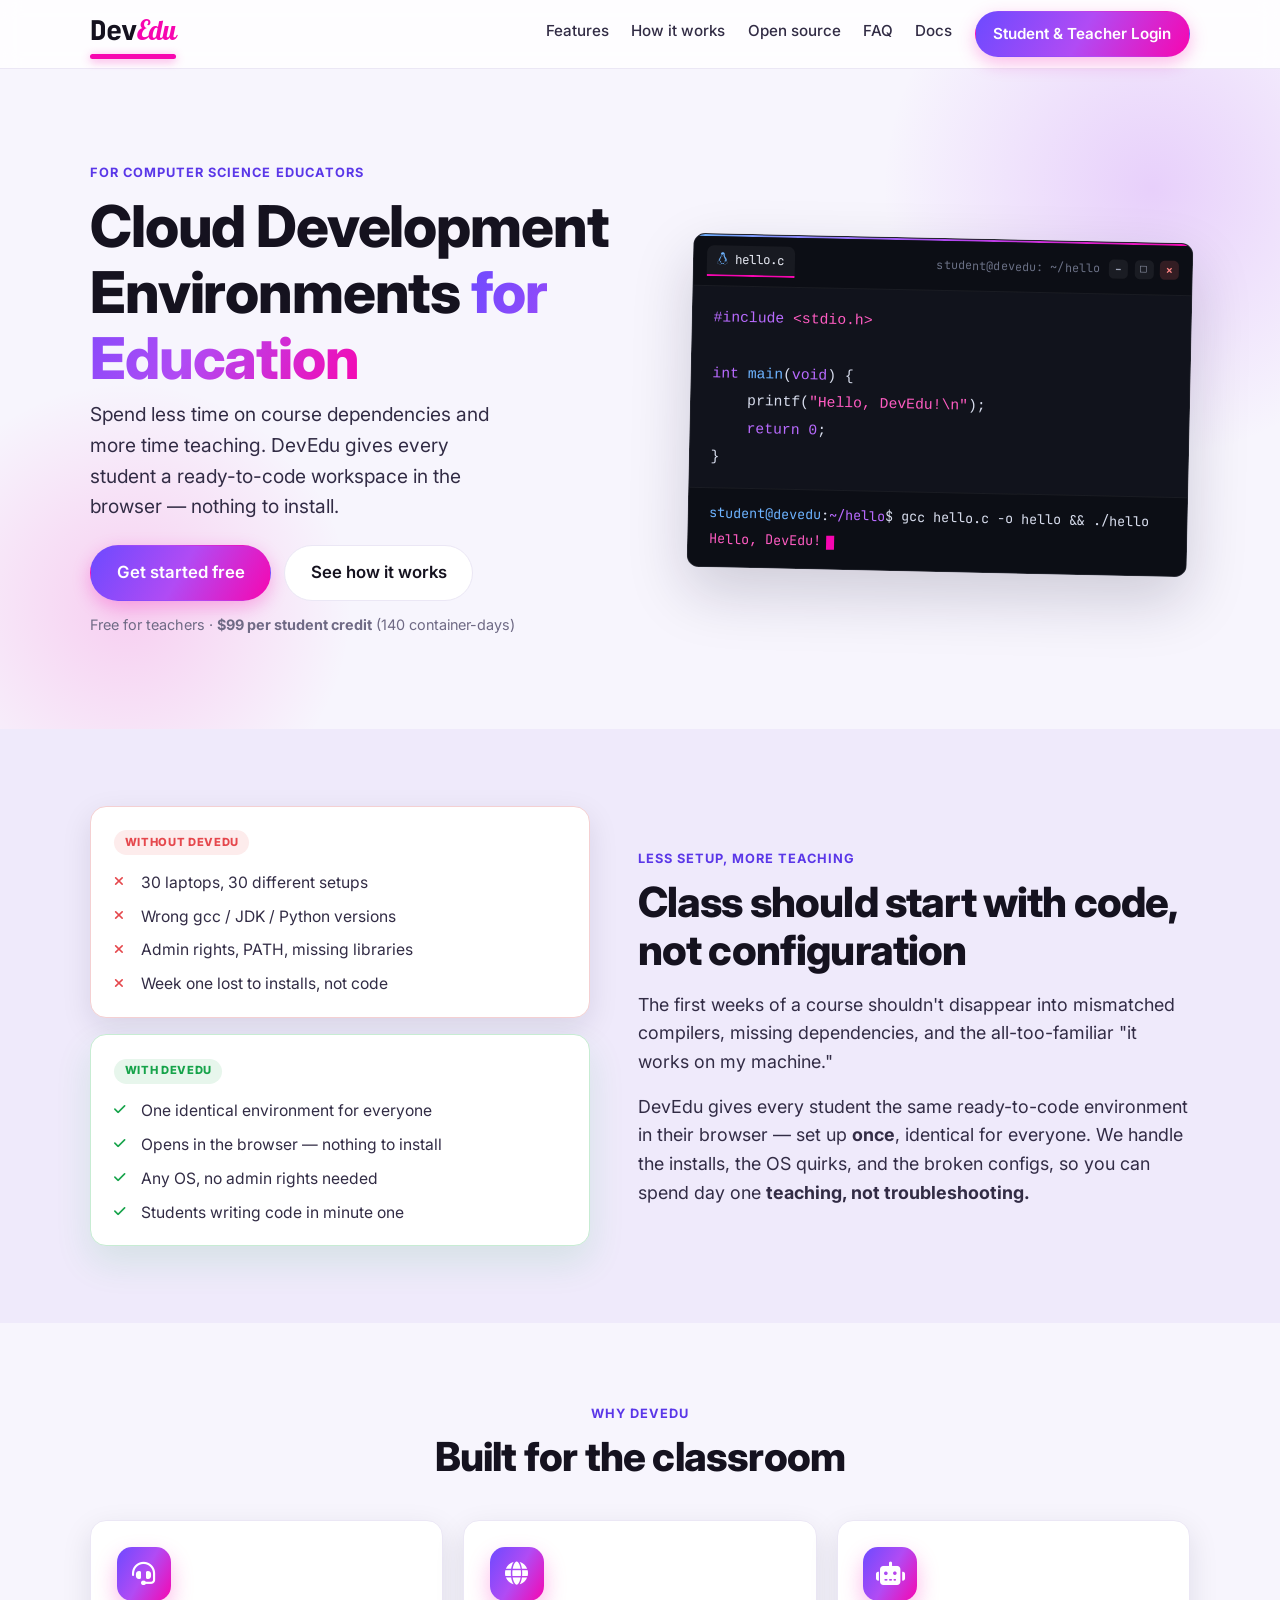
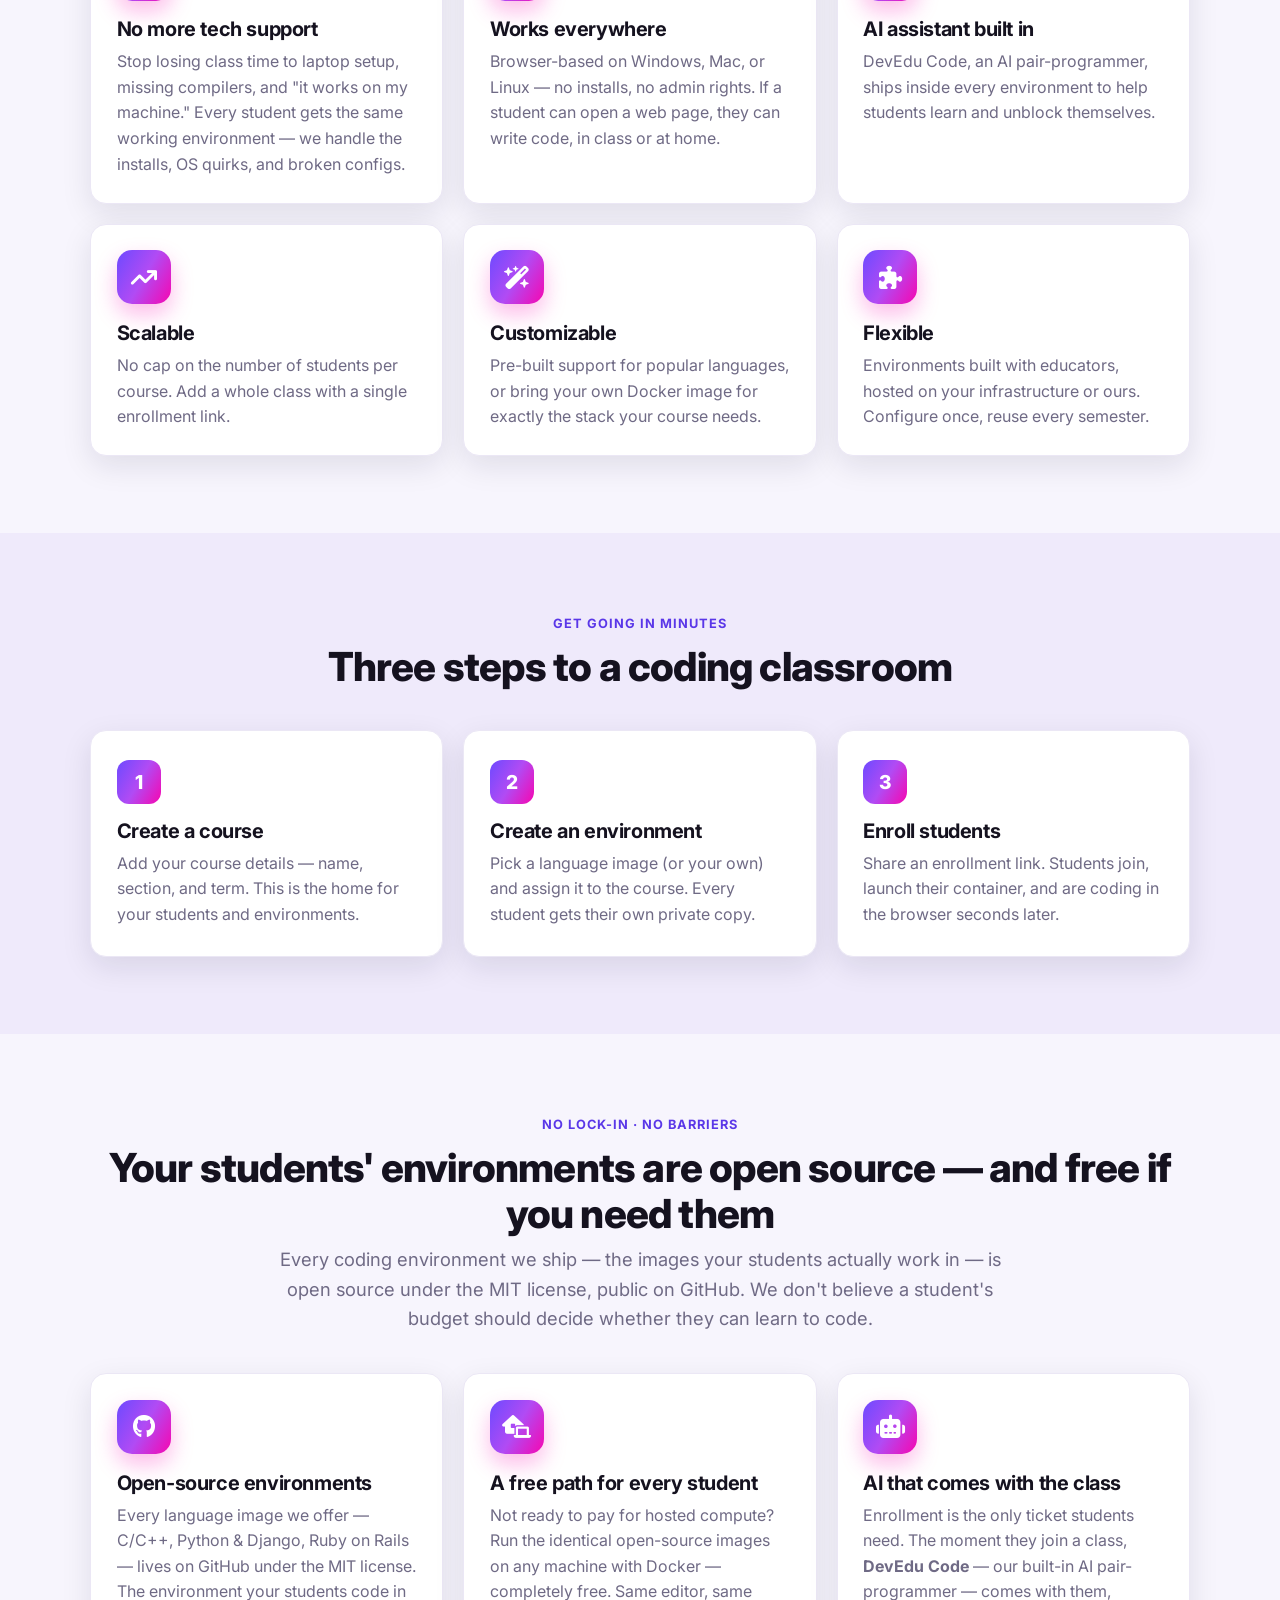
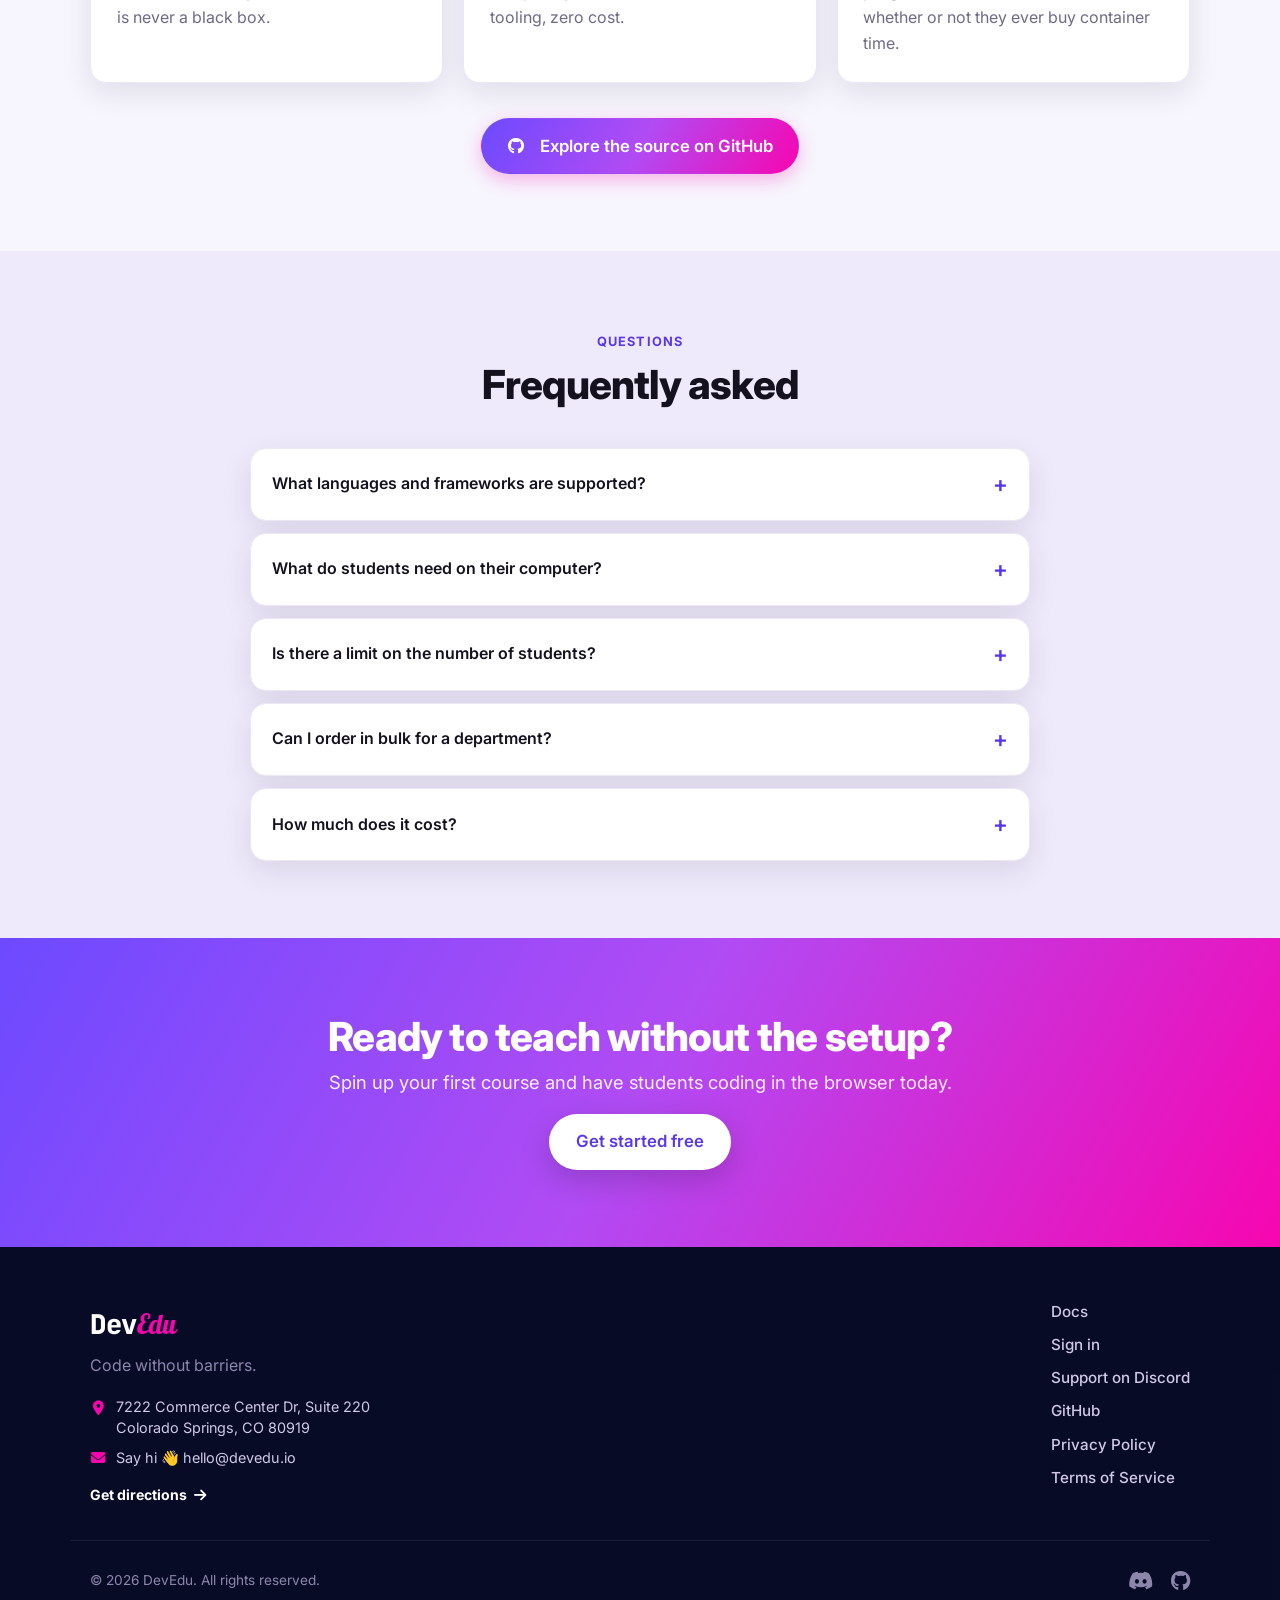
==== commit 5fb97e97: "Cleaned up hero element" ====
--- a/index.html
+++ b/index.html
@@ -25,7 +25,7 @@
           <a class="btn btn--grad btn--lg" href="https://app.devedu.io/get-started">Get started free</a>
           <a class="btn btn--ghost btn--lg" href="#how">See how it works</a>
         </div>
-        <p class="hero__note">Free for teachers · <strong>$99 per student credit</strong> (140 container-days) · Runs in any browser</p>
+        <p class="hero__note">Free for teachers · <strong>$99 per student credit</strong> (140 container-days)</p>
       </div>
 
       <div class="hero__art" aria-hidden="true">
--- a/styles.css
+++ b/styles.css
@@ -129,10 +129,10 @@
   transform: rotate(1.2deg);
 }
 /* thin terminal-accent strip across the very top */
-.window::before { content: ""; display: block; height: 2px; background: linear-gradient(90deg, #3ddc84, #56b6c2, #61afef, #c678dd); }
+.window::before { content: ""; display: block; height: 2px; background: linear-gradient(90deg, #6db3ff, #b14bf4, #f706b0); }
 .window__bar { display: flex; align-items: center; gap: .55rem; padding: .55rem .8rem; background: #0c0e15; border-bottom: 1px solid rgba(255,255,255,.06); font-family: var(--mono); }
-.window__tab { display: inline-flex; align-items: center; gap: .45rem; font-size: .78rem; color: #e6e9f2; background: rgba(255,255,255,.05); padding: .28rem .65rem; border-radius: 7px 7px 0 0; border-bottom: 2px solid #3ddc84; }
-.window__tab i { color: #f7c948; }
+.window__tab { display: inline-flex; align-items: center; gap: .45rem; font-size: .78rem; color: #e6e9f2; background: rgba(255,255,255,.05); padding: .28rem .65rem; border-radius: 7px 7px 0 0; border-bottom: 2px solid #f706b0; }
+.window__tab i { color: #6db3ff; }
 .window__host { margin-left: auto; font-size: .73rem; color: #6b7186; letter-spacing: .01em; }
 .window__ctrls { display: inline-flex; gap: .4rem; }
 .window__ctrls b {
@@ -144,13 +144,13 @@
 .window__ctrls .cls::before { content: "\2715"; }   /* ✕ */
 .window__ctrls .cls { background: rgba(255,107,107,.16); color: #ff8585; }
 .window__code { margin: 0; padding: 1.1rem 1.3rem; font-family: var(--mono); font-size: .92rem; line-height: 1.75; overflow-x: auto; }
-.window__code .c-key { color: #c678dd; } .window__code .c-str { color: #98c379; } .window__code .c-fn { color: #61afef; } .window__code .c-num { color: #e5c07b; }
+.window__code .c-key { color: #b96bff; } .window__code .c-str { color: #ff5cc2; } .window__code .c-fn { color: #6db3ff; } .window__code .c-num { color: #b96bff; }
 .window__term { padding: .85rem 1.3rem 1.05rem; font-family: var(--mono); font-size: .84rem; background: #0c0e15; border-top: 1px solid rgba(255,255,255,.06); }
 .window__cmd { color: #d7dcec; }
-.window__cmd .u { color: #3ddc84; } .window__cmd .p { color: #61afef; }
+.window__cmd .u { color: #6db3ff; } .window__cmd .p { color: #b96bff; }
 .window__out { margin-top: .3rem; color: #8b91a7; }
-.window__out .ok { color: #3ddc84; }
-.cursor { display: inline-block; width: 8px; height: 1.05em; background: #3ddc84; margin-left: .35rem; vertical-align: text-bottom; animation: blink 1.1s steps(1) infinite; }
+.window__out .ok { color: #ff5cc2; }
+.cursor { display: inline-block; width: 8px; height: 1.05em; background: #f706b0; margin-left: .35rem; vertical-align: text-bottom; animation: blink 1.1s steps(1) infinite; }
 @keyframes blink { 50% { opacity: 0; } }
 
 /* ===== Sections ===== */
@@ -235,15 +235,10 @@
   width: 100%; height: calc(100% + 96px); border: 0;
   filter: invert(.92) hue-rotate(195deg) saturate(1.15) brightness(.7) contrast(1.05);
 }
-/* Screen blend pinkens the bright street lines while the dark base stays blue */
-.footer__streets {
-  position: absolute; inset: 0; z-index: 1; pointer-events: none; mix-blend-mode: screen;
-  background: linear-gradient(120deg, #2c2170 0%, #a3137f 60%, #e0119e 100%);
-}
-/* Darkening veil keeps the footer content readable over the map */
+/* Solid navy veil keeps the footer content readable over the dark-blue map */
 .footer__veil {
   position: absolute; inset: 0; z-index: 2; pointer-events: none;
-  background: linear-gradient(180deg, rgba(8,11,38,.62) 0%, rgba(8,11,38,.88) 100%);
+  background: rgba(8,11,38,.78);
 }
 .footer__inner, .footer__bottom { position: relative; z-index: 3; }
 .footer__inner { display: grid; grid-template-columns: 1.4fr 1fr; gap: 2.5rem; padding-bottom: 2rem; border-bottom: 1px solid rgba(255,255,255,.08); }
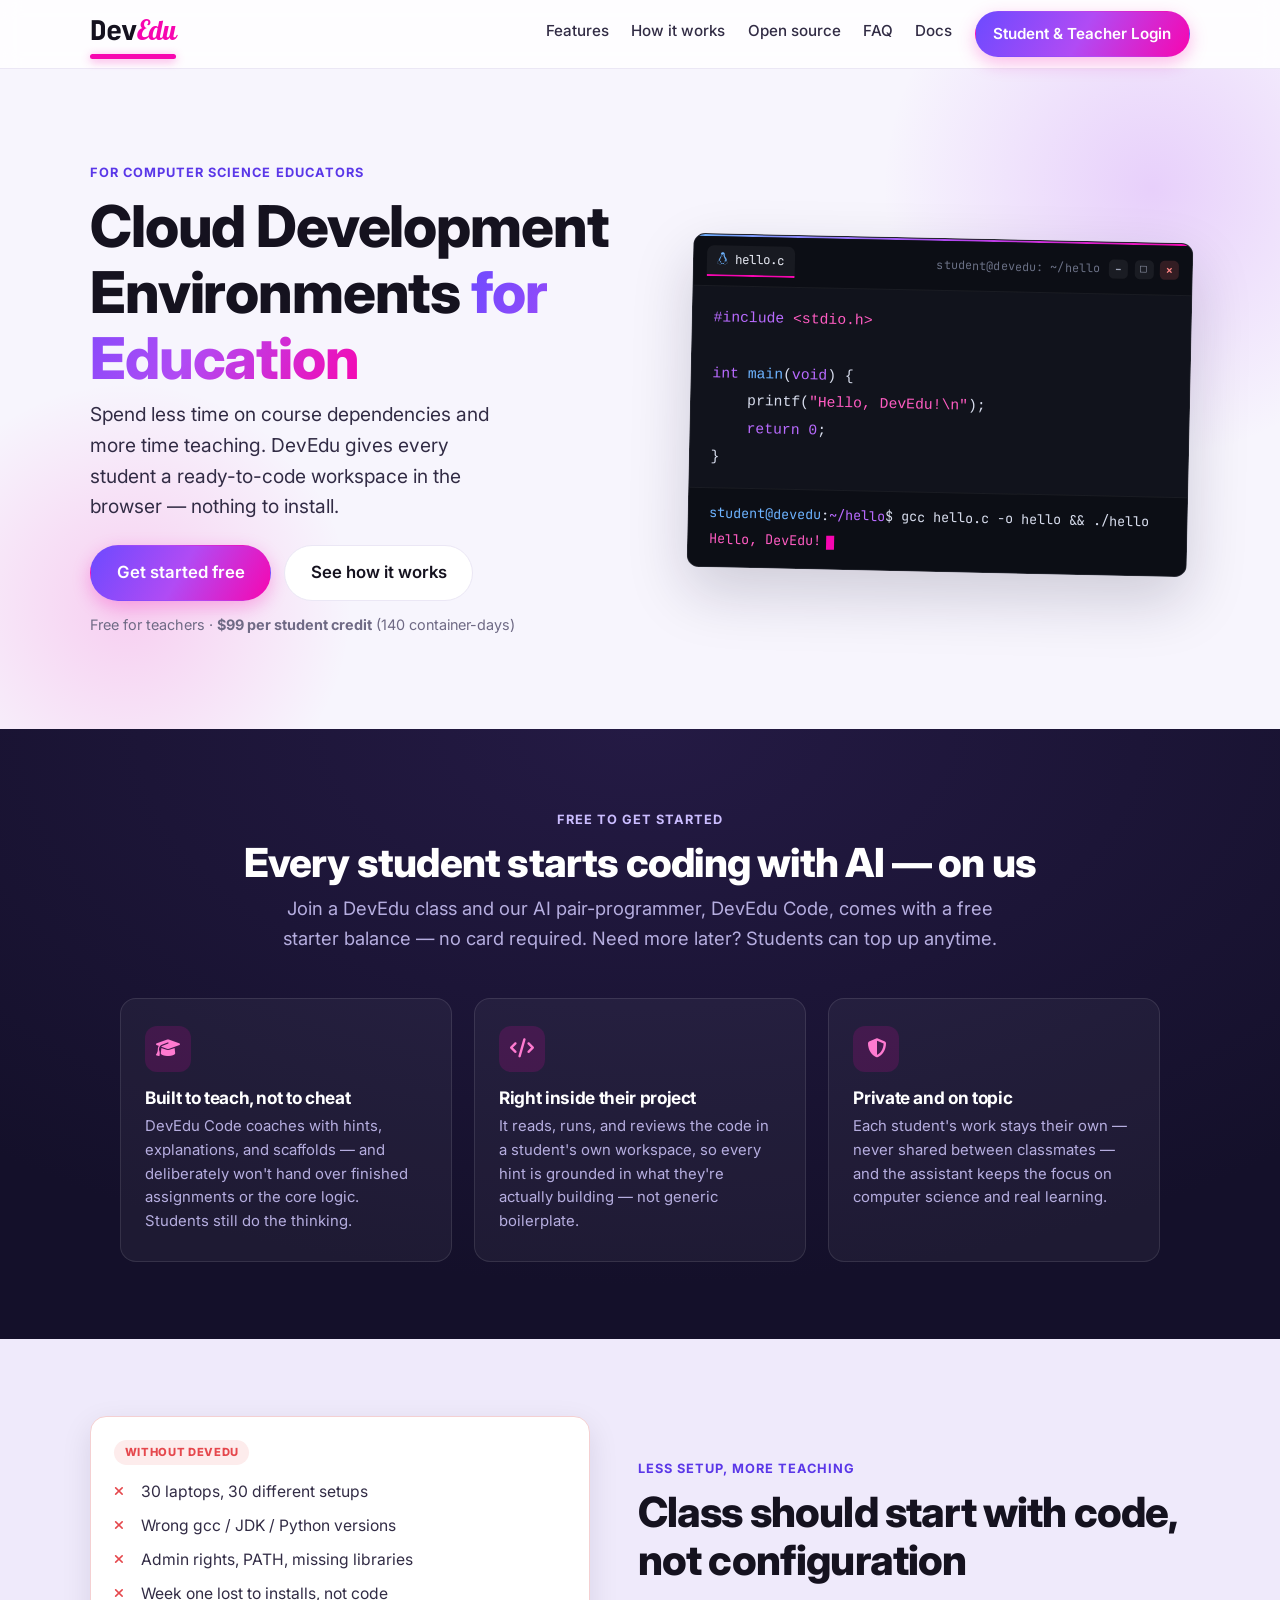
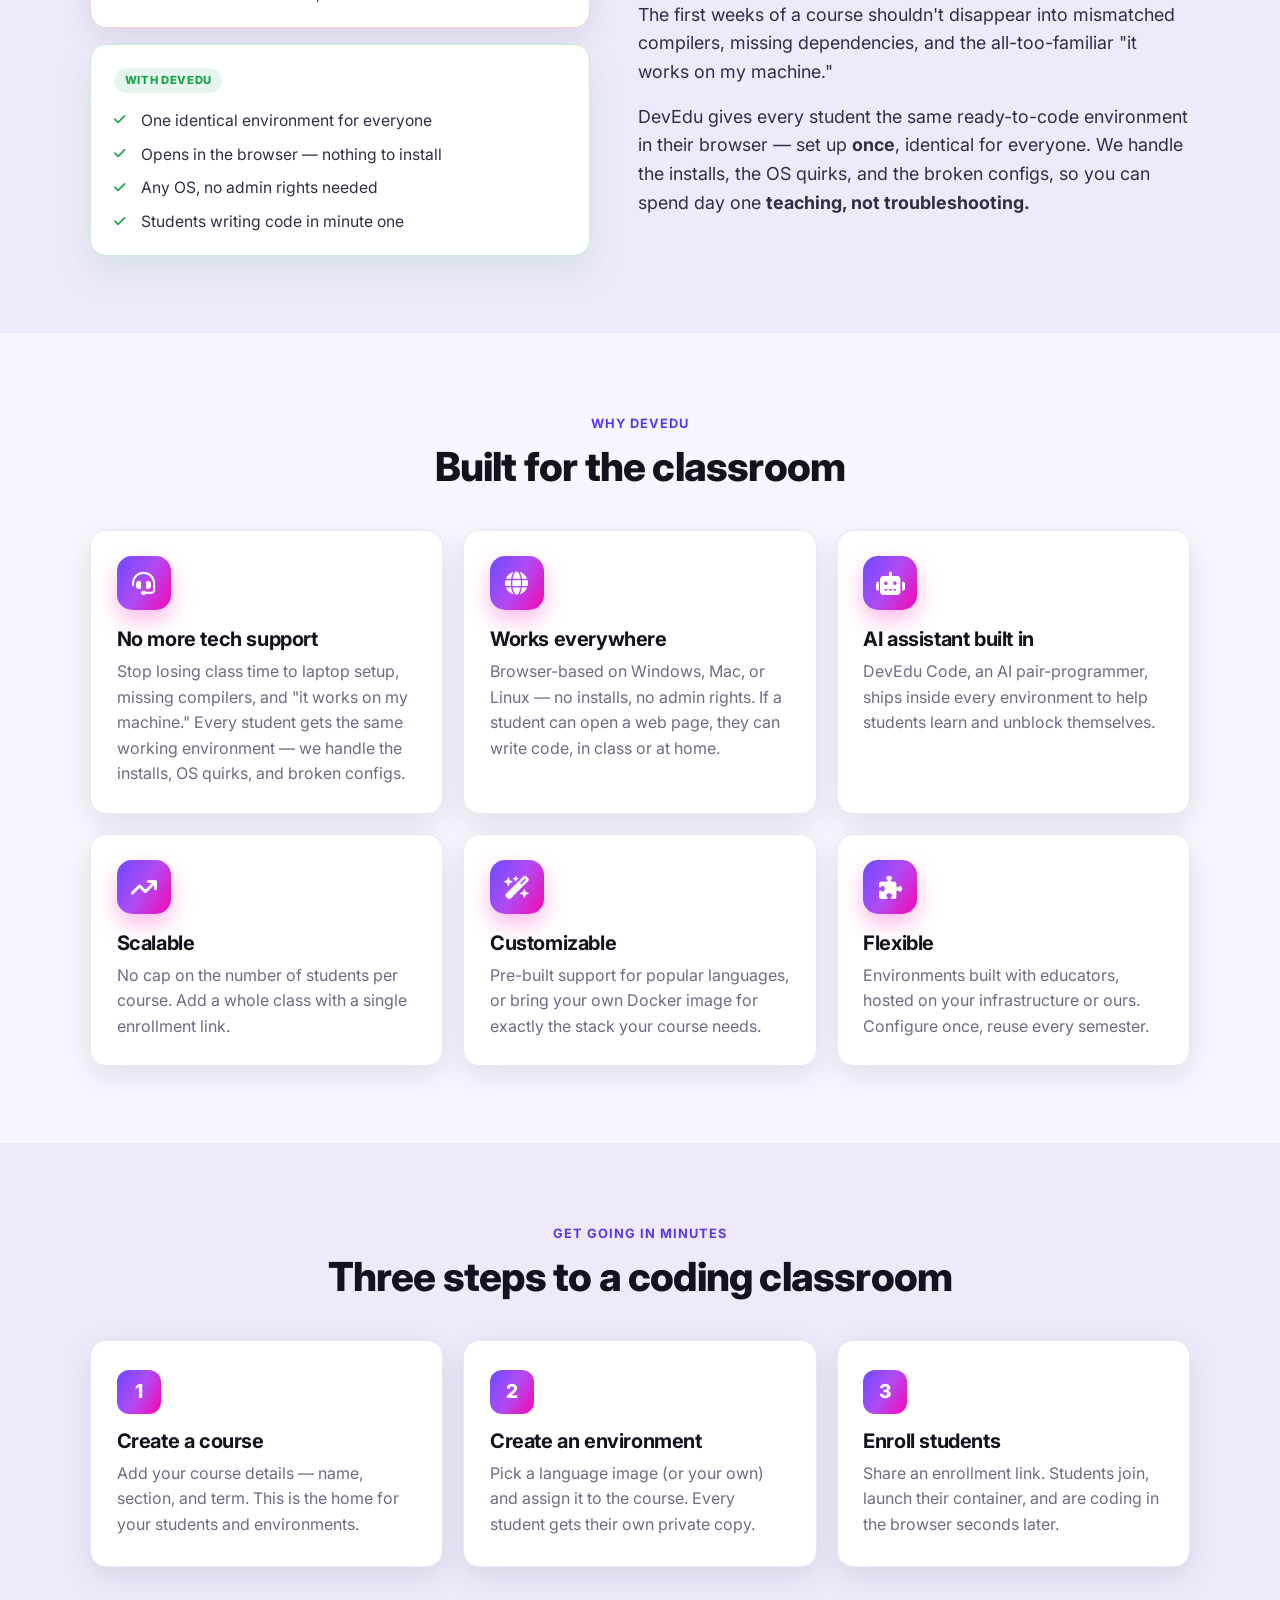
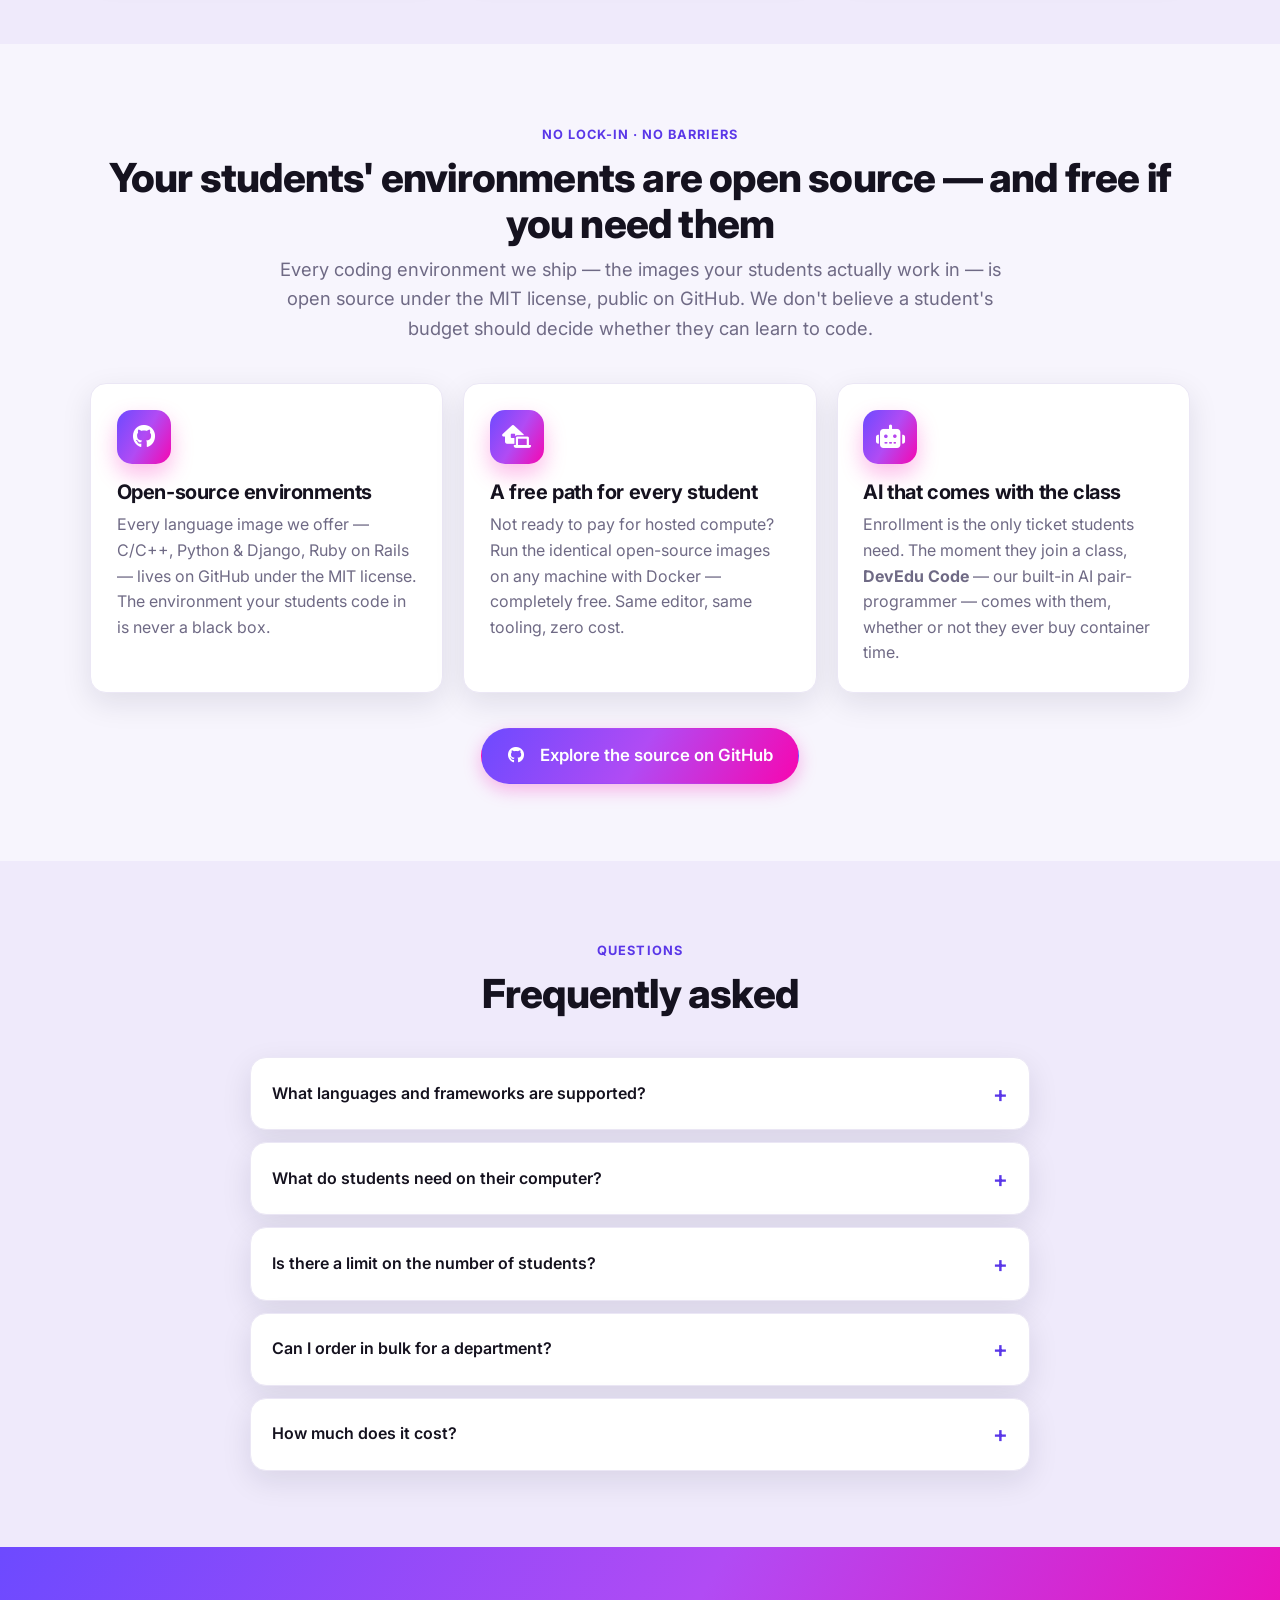
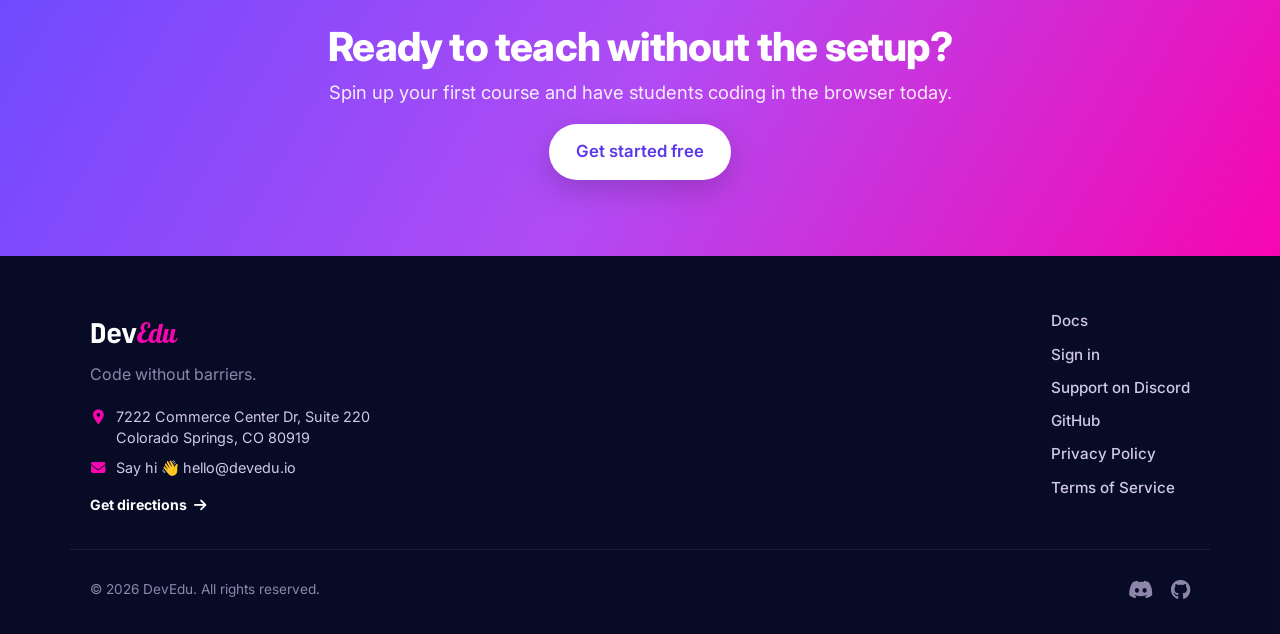
==== commit 07c63d53: "Hide impact" ====
--- a/index.html
+++ b/index.html
@@ -44,7 +44,7 @@
   </section>
 
   <!-- ===== Impact ===== -->
-  <section class="section impact-band" id="impact" hidden>
+  <section class="section impact-band" id="impact">
     <div class="container">
       <div class="section__head center">
         <span class="eyebrow">Free to get started</span>
@@ -70,21 +70,23 @@
         </div>
       </div>
 
-      <span class="eyebrow impact-stats__eyebrow">The impact so far</span>
-      <div class="stats"
-           data-impact-endpoint="https://app.devedu.io/api/v1/impact"
-           data-impact-endpoint-local="http://127.0.0.1:3001/api/v1/impact">
-        <div class="stat">
-          <div class="stat__num" data-stat="hours_donated">—</div>
-          <div class="stat__label">Hours of AI help given</div>
-        </div>
-        <div class="stat">
-          <div class="stat__num" data-stat="tokens_donated">—</div>
-          <div class="stat__label">AI tokens donated</div>
-        </div>
-        <div class="stat">
-          <div class="stat__num" data-stat="students_helped">—</div>
-          <div class="stat__label">Students supported</div>
+      <div class="impact-stats" hidden>
+        <span class="eyebrow impact-stats__eyebrow">The impact so far</span>
+        <div class="stats"
+             data-impact-endpoint="https://app.devedu.io/api/v1/impact"
+             data-impact-endpoint-local="http://127.0.0.1:3001/api/v1/impact">
+          <div class="stat">
+            <div class="stat__num" data-stat="hours_donated">—</div>
+            <div class="stat__label">Hours of AI help given</div>
+          </div>
+          <div class="stat">
+            <div class="stat__num" data-stat="tokens_donated">—</div>
+            <div class="stat__label">AI tokens donated</div>
+          </div>
+          <div class="stat">
+            <div class="stat__num" data-stat="students_helped">—</div>
+            <div class="stat__label">Students supported</div>
+          </div>
         </div>
       </div>
     </div>
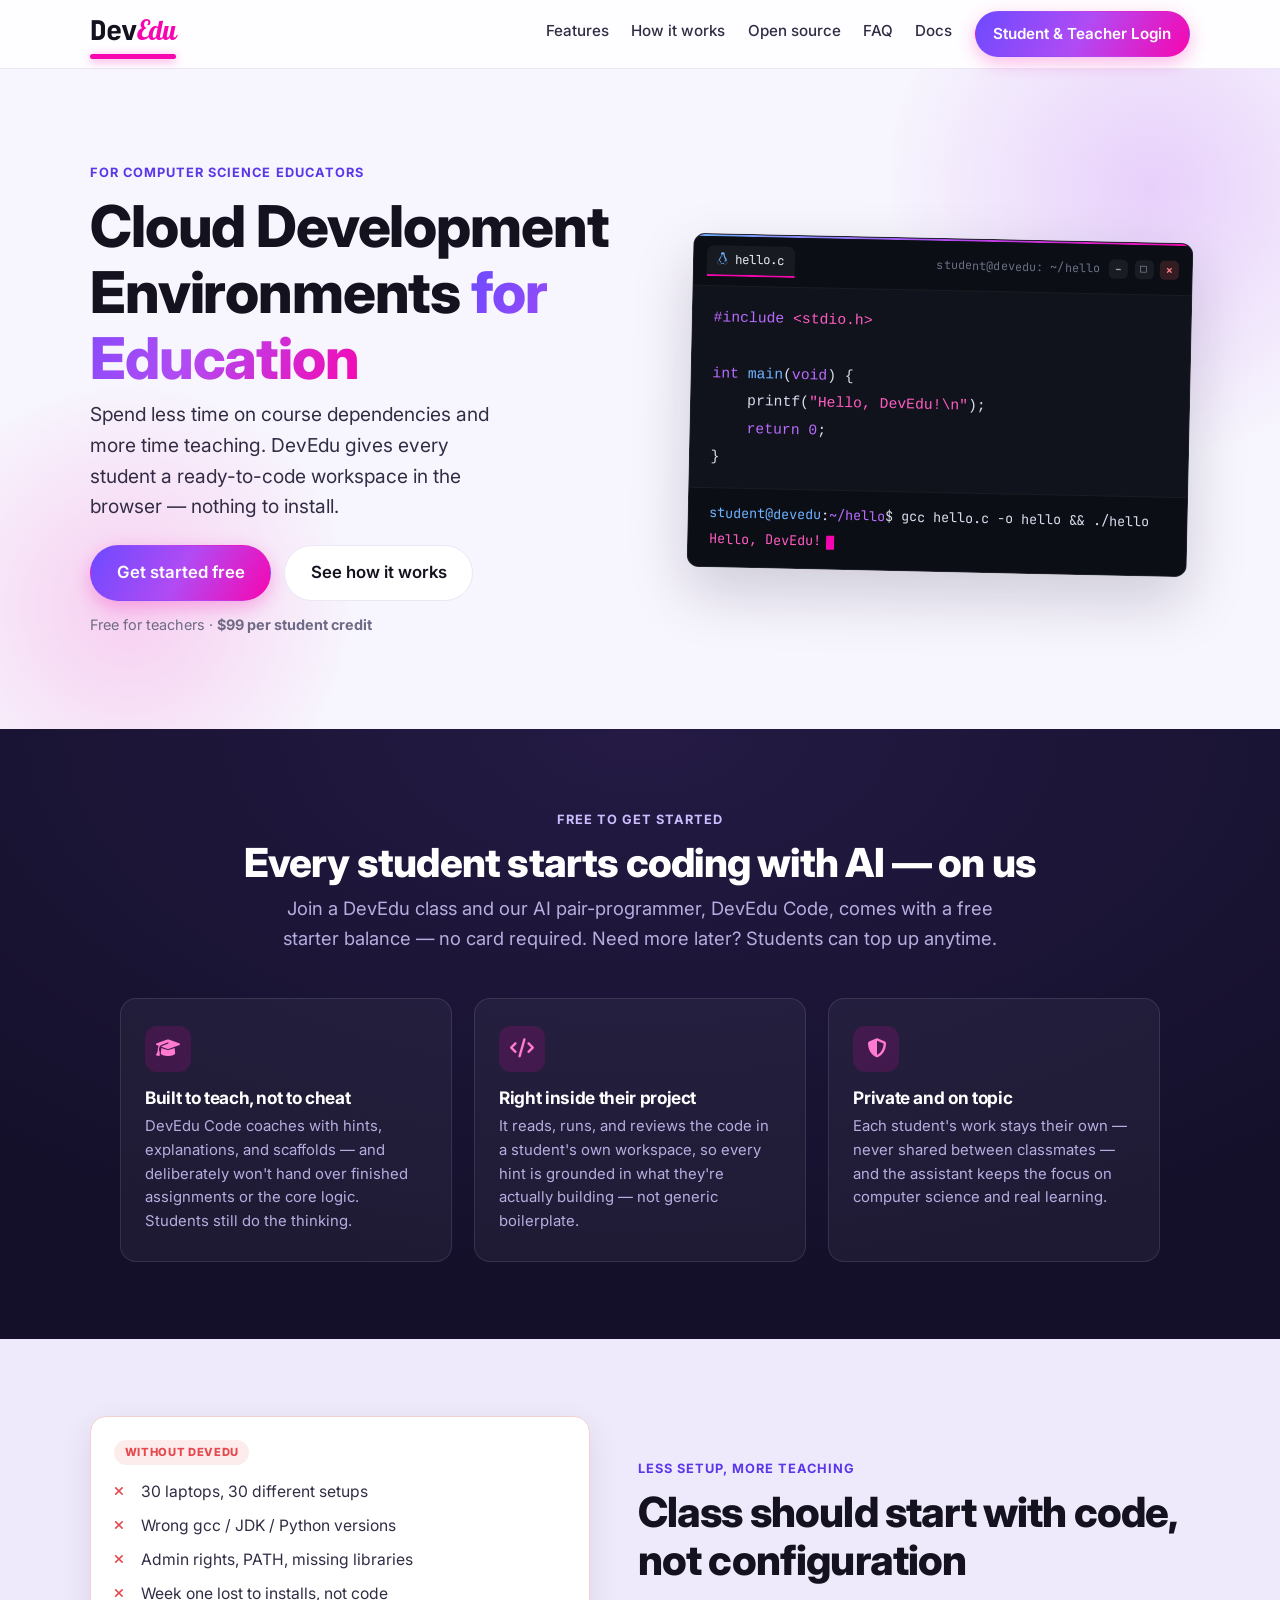
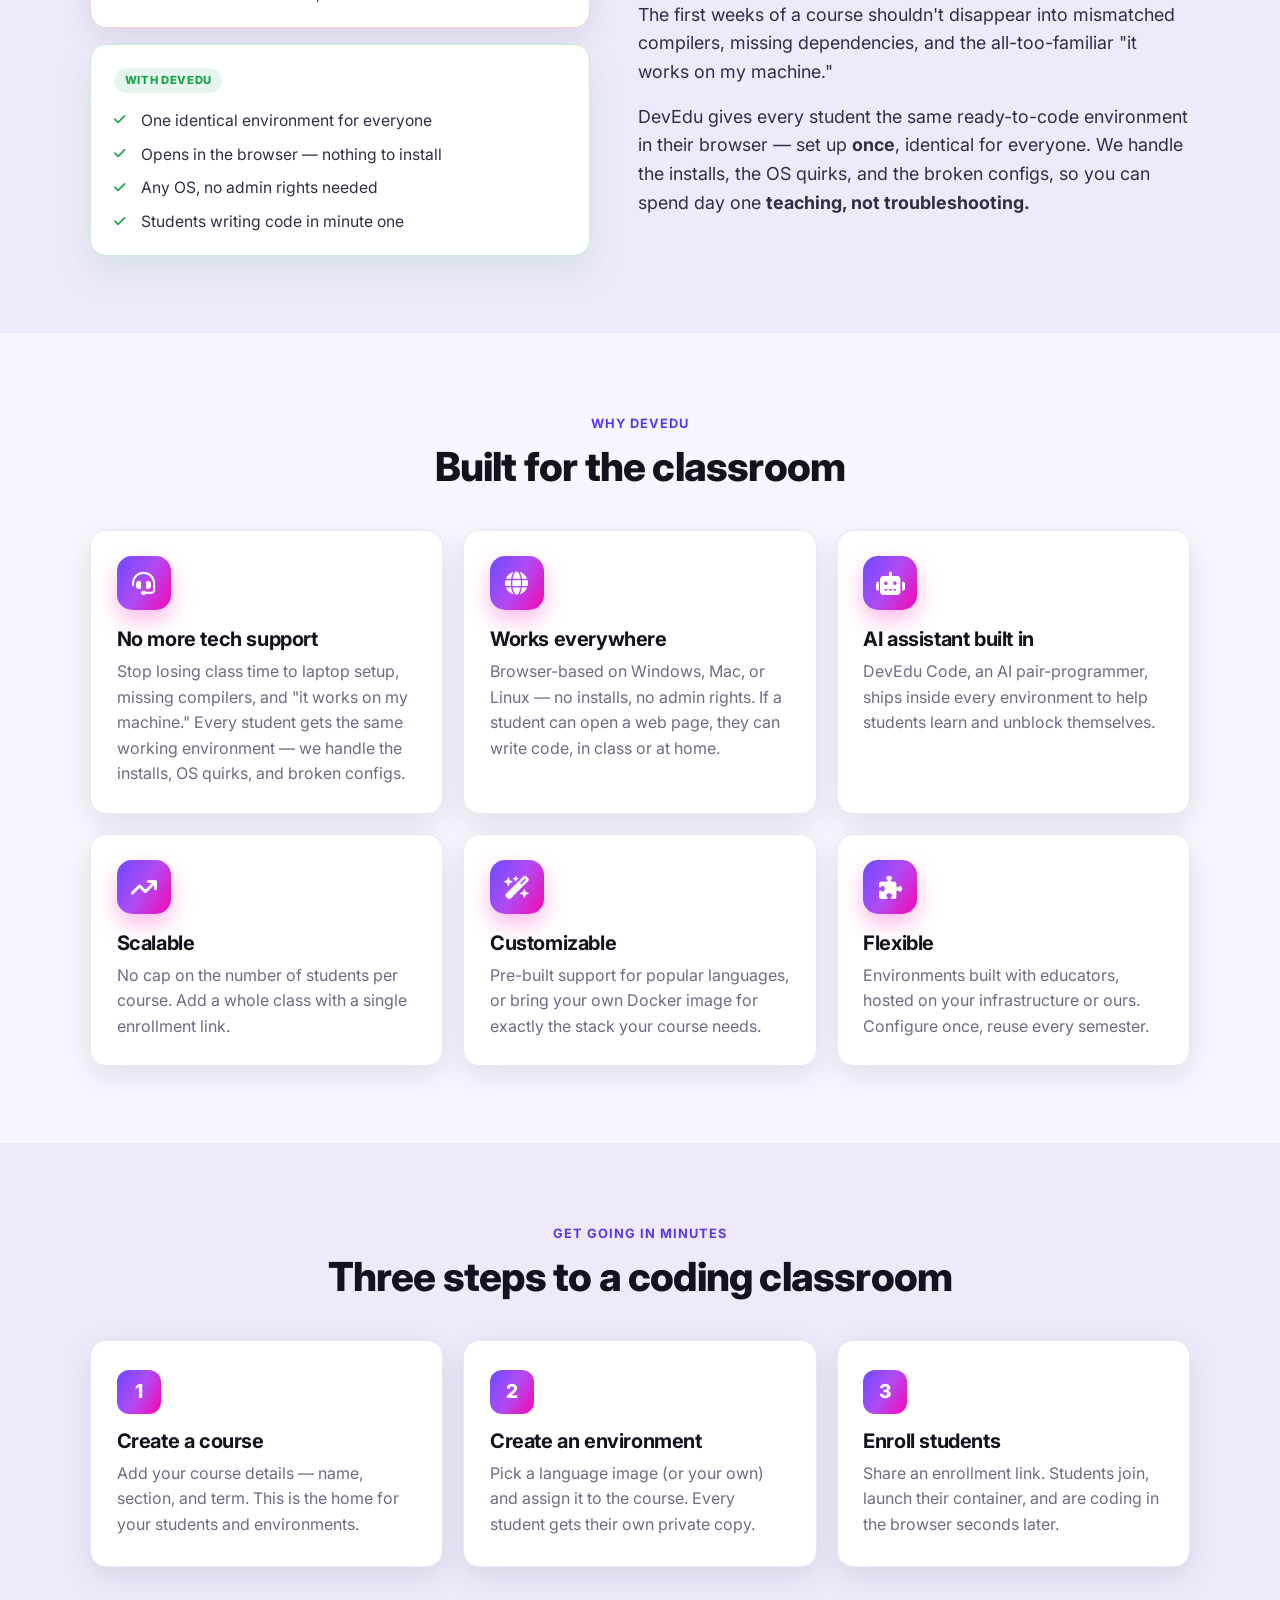
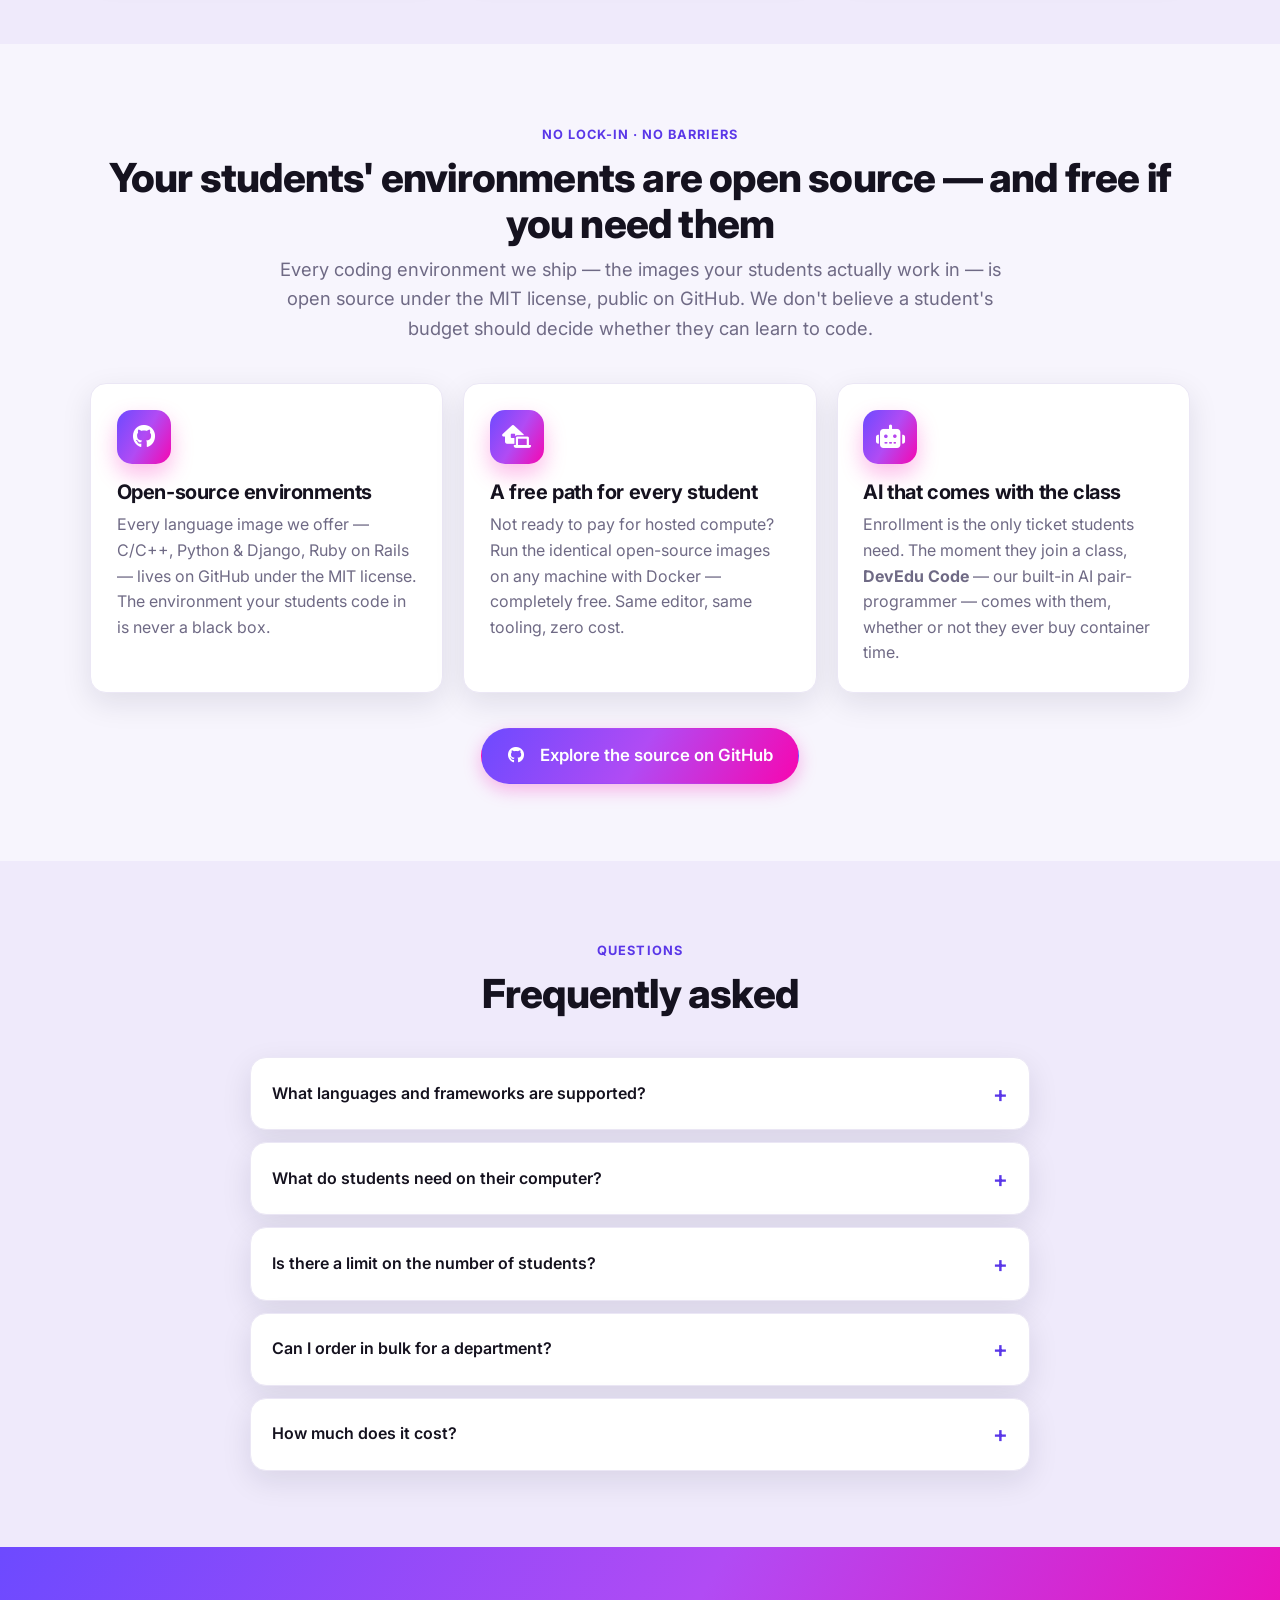
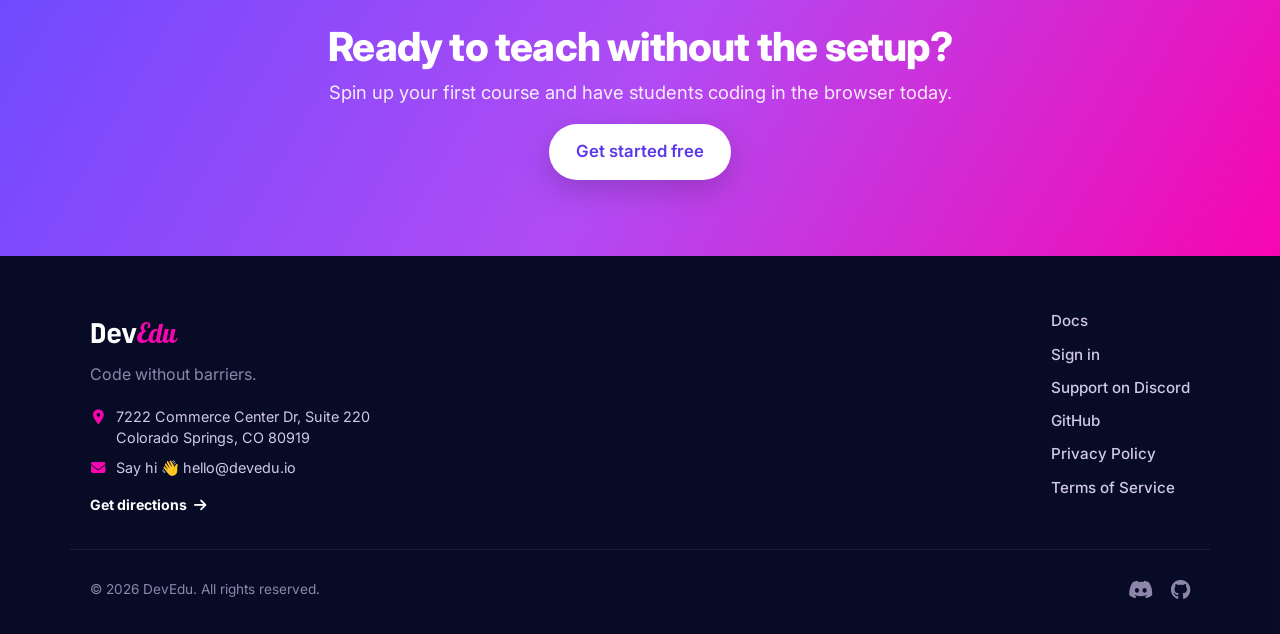
==== commit 92508ad1: "Updated impact" ====
--- a/index.html
+++ b/index.html
@@ -25,7 +25,7 @@
           <a class="btn btn--grad btn--lg" href="https://app.devedu.io/get-started">Get started free</a>
           <a class="btn btn--ghost btn--lg" href="#how">See how it works</a>
         </div>
-        <p class="hero__note">Free for teachers · <strong>$99 per student credit</strong> (140 container-days)</p>
+        <p class="hero__note">Free for teachers · <strong>$99 per student credit</strong></p>
       </div>
 
       <div class="hero__art" aria-hidden="true">
@@ -70,22 +70,26 @@
         </div>
       </div>
 
-      <div class="impact-stats" hidden>
+      <div class="impact-stats" data-impact-gate hidden>
         <span class="eyebrow impact-stats__eyebrow">The impact so far</span>
         <div class="stats"
              data-impact-endpoint="https://app.devedu.io/api/v1/impact"
              data-impact-endpoint-local="http://127.0.0.1:3001/api/v1/impact">
           <div class="stat">
-            <div class="stat__num" data-stat="hours_donated">—</div>
+            <div class="stat__num" data-stat="students_helped" data-suffix="+">—</div>
+            <div class="stat__label">Students supported</div>
+          </div>
+          <div class="stat">
+            <div class="stat__num" data-stat="container_hours" data-suffix="+">—</div>
+            <div class="stat__label">Container hours served</div>
+          </div>
+          <div class="stat">
+            <div class="stat__num" data-stat="hours_donated" data-suffix="+">—</div>
             <div class="stat__label">Hours of AI help given</div>
           </div>
           <div class="stat">
-            <div class="stat__num" data-stat="tokens_donated">—</div>
+            <div class="stat__num" data-stat="tokens_donated" data-format="compact">—</div>
             <div class="stat__label">AI tokens donated</div>
-          </div>
-          <div class="stat">
-            <div class="stat__num" data-stat="students_helped">—</div>
-            <div class="stat__label">Students supported</div>
           </div>
         </div>
       </div>
--- a/styles.css
+++ b/styles.css
@@ -354,7 +354,7 @@
 .impact-band .eyebrow { color: #cbbdff; }
 .impact-band h2 { color: #fff; }
 .impact-band .muted { color: #b6aee0; }
-.stats { display: grid; grid-template-columns: repeat(3, 1fr); gap: 1.5rem; margin-top: 2.6rem; }
+.stats { display: grid; grid-template-columns: repeat(auto-fit, minmax(160px, 1fr)); gap: 1.5rem; margin-top: 2.6rem; }
 .stat { text-align: center; padding: 1.4rem 1rem; }
 .stat__num {
   font-family: var(--mono); font-weight: 800; line-height: 1;
@@ -384,3 +384,4 @@
 .ai-principle p { color: #b6aee0; font-size: .93rem; line-height: 1.6; margin: 0; }
 .impact-stats__eyebrow { display: block; text-align: center; margin-top: 3.2rem; color: #cbbdff; }
 @media (max-width: 760px) { .ai-principles { grid-template-columns: 1fr; gap: 1rem; } }
+
